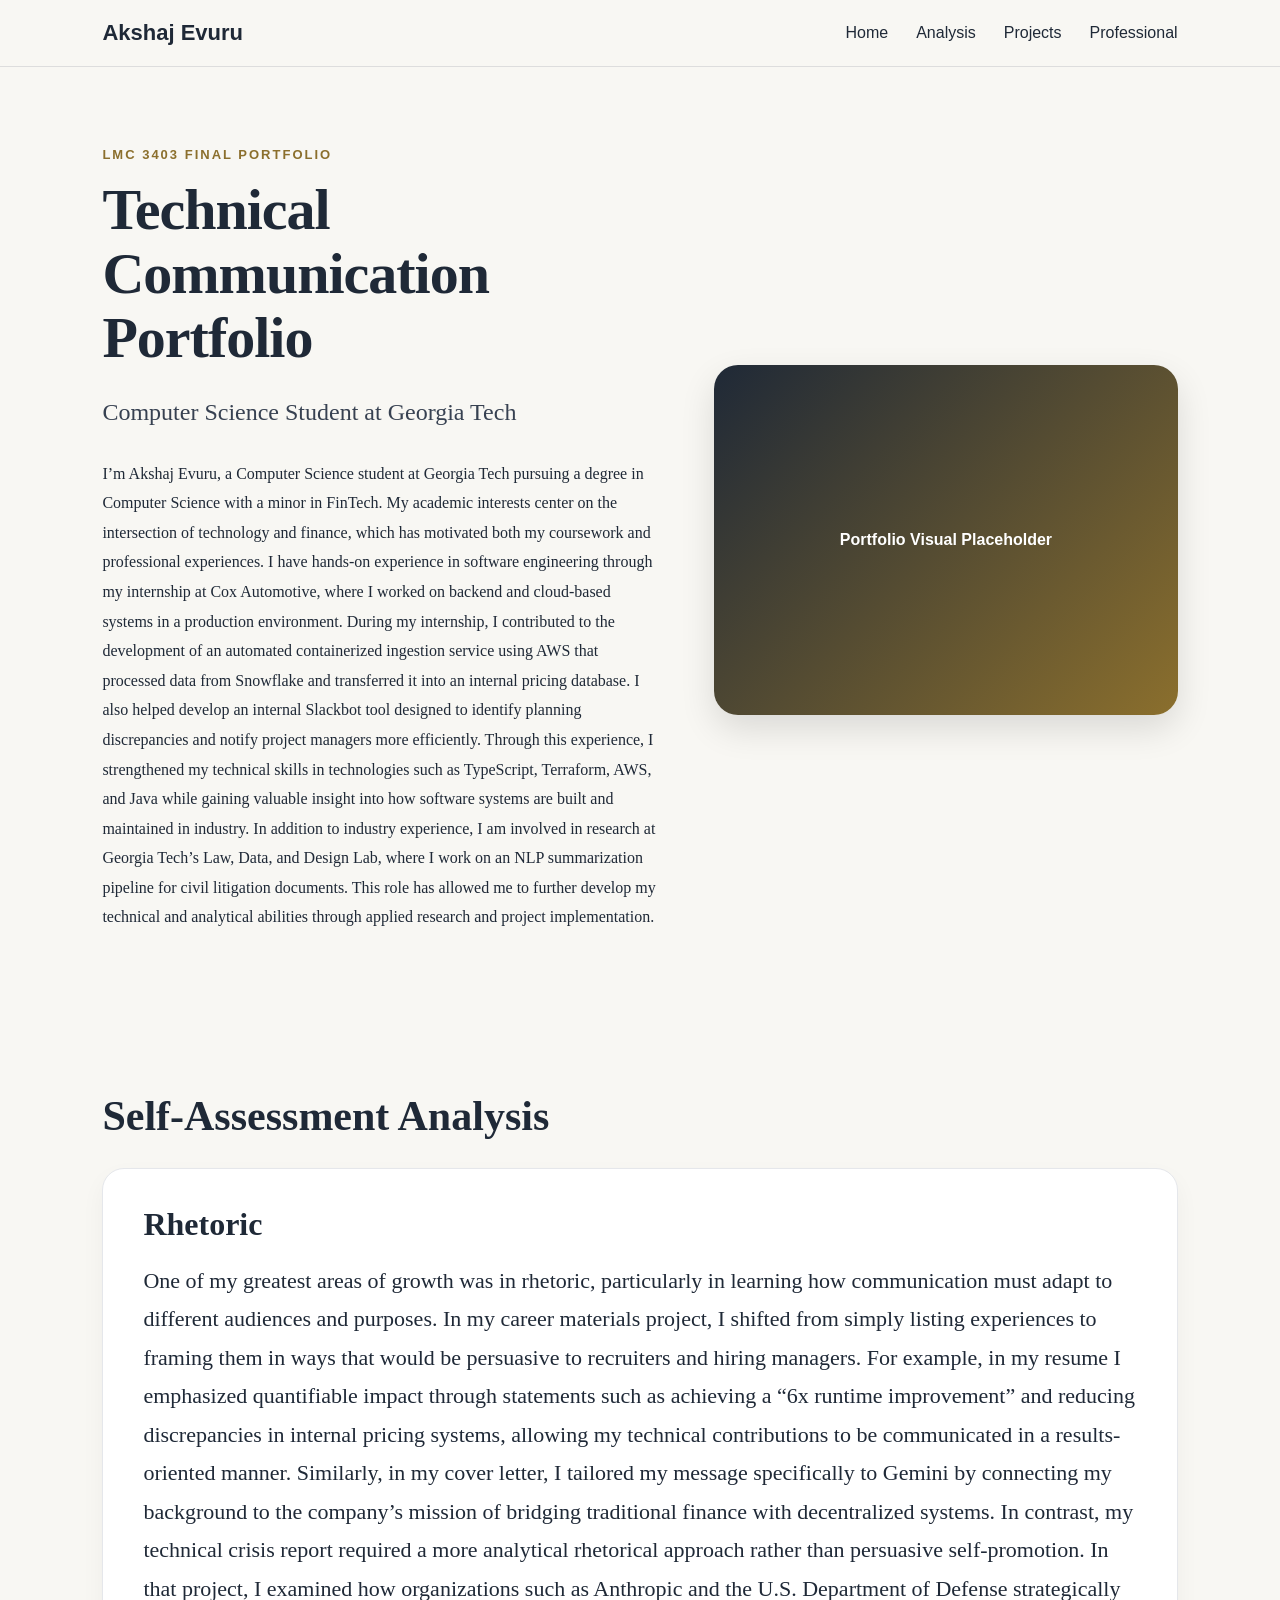
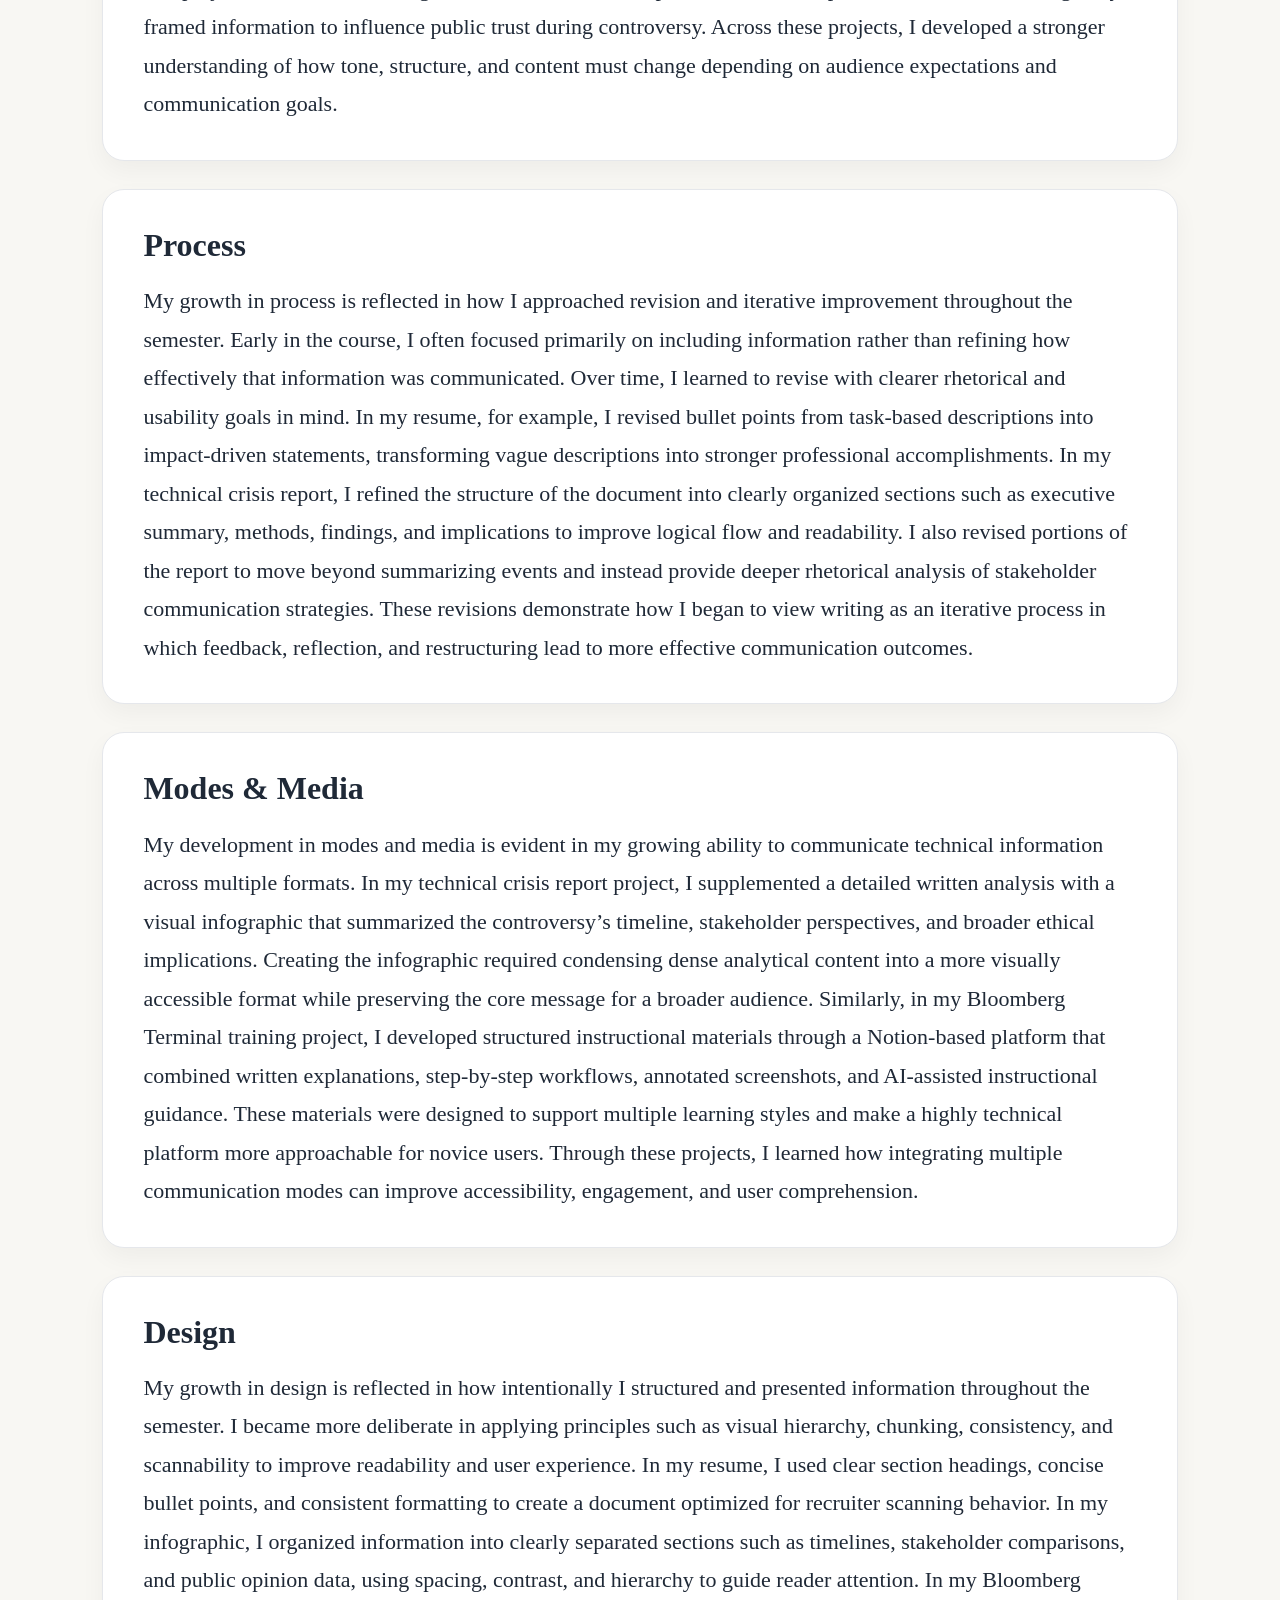
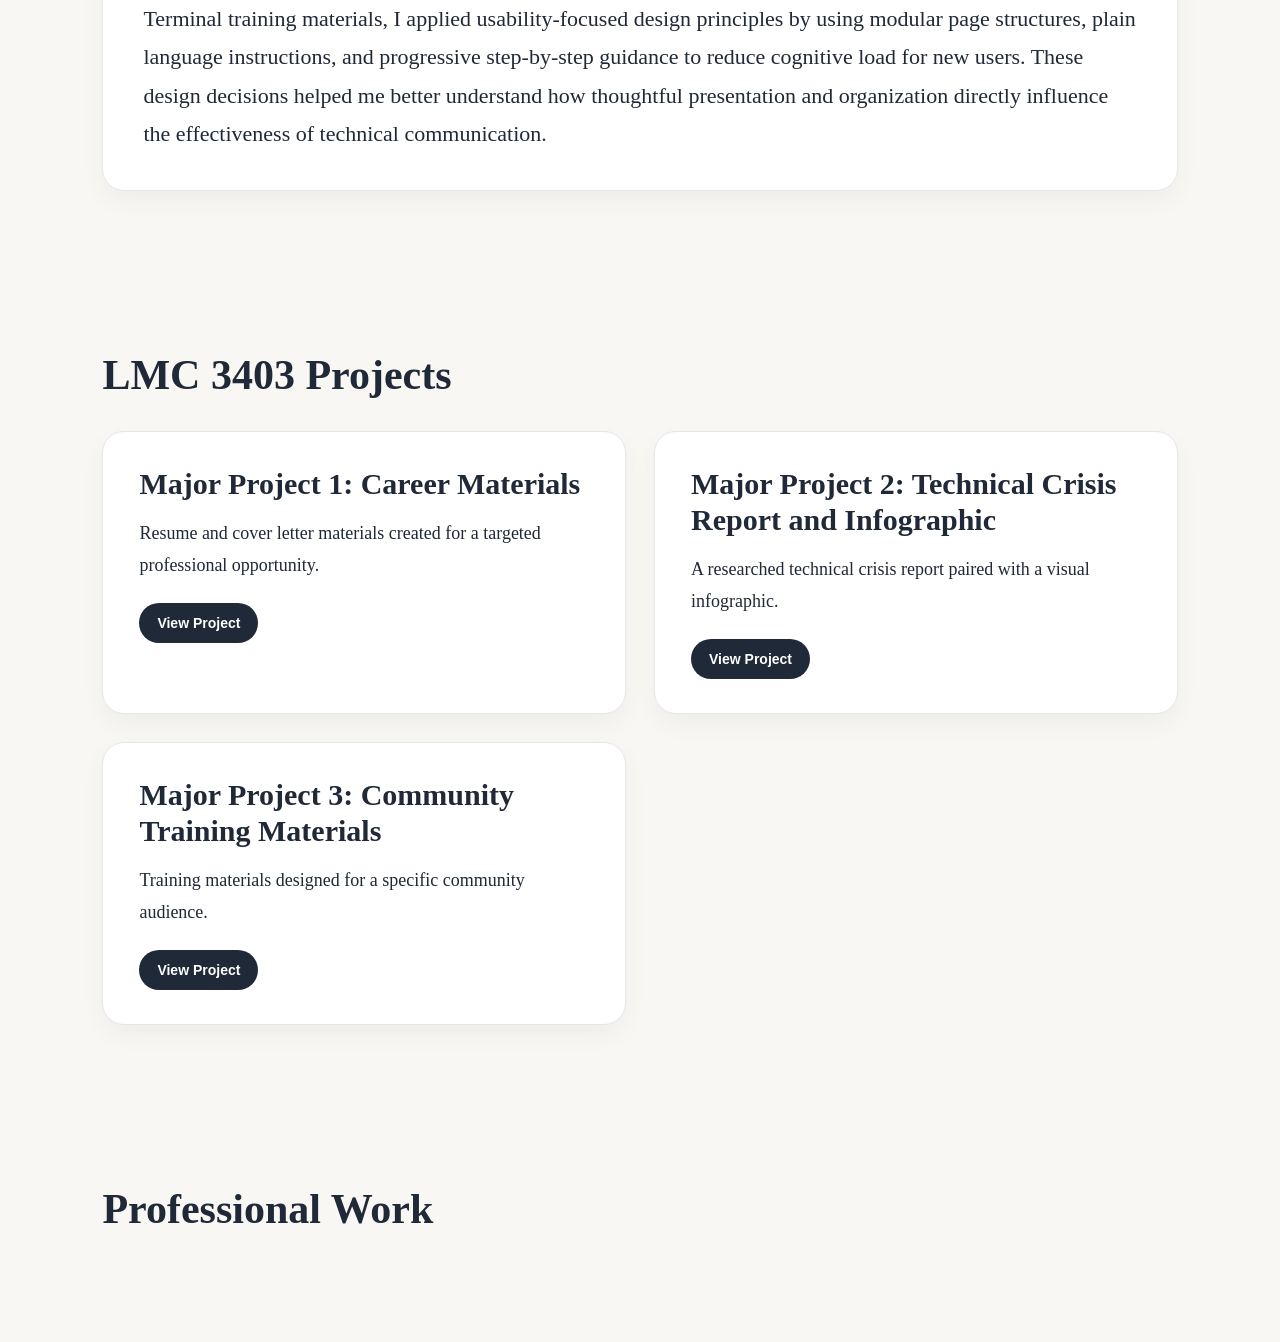
==== index.html @ 7cae909f "Added Projects Section Complete" ====
<!DOCTYPE html>
<html lang="en">
<head>
  <meta charset="UTF-8">
  <meta name="viewport" content="width=device-width, initial-scale=1.0">
  <title>Akshaj Evuru | Portfolio</title>
  <link rel="stylesheet" href="style.css">
</head>
<body>

  <nav class="navbar">
    <div class="logo">Akshaj Evuru</div>
    <div class="nav-links">
      <a href="#home">Home</a>
      <a href="#analysis">Analysis</a>
      <a href="#projects">Projects</a>
      <a href="#professional">Professional</a>
    </div>
  </nav>

  <section id="home" class="hero">
    <div class="hero-text">
      <p class="eyebrow">LMC 3403 Final Portfolio</p>
      <h1>Technical Communication Portfolio</h1>
      <p class="subtitle">
        Computer Science Student at Georgia Tech
      </p>
      <p>
        I’m Akshaj Evuru, a Computer Science student at Georgia Tech pursuing a degree in Computer Science with a minor in FinTech. My academic interests center on the intersection of technology and finance, which has motivated both my coursework and professional experiences. I have hands-on experience in software engineering through my internship at Cox Automotive, where I worked on backend and cloud-based systems in a production environment. During my internship, I contributed to the development of an automated containerized ingestion service using AWS that processed data from Snowflake and transferred it into an internal pricing database. I also helped develop an internal Slackbot tool designed to identify planning discrepancies and notify project managers more efficiently. Through this experience, I strengthened my technical skills in technologies such as TypeScript, Terraform, AWS, and Java while gaining valuable insight into how software systems are built and maintained in industry. In addition to industry experience, I am involved in research at Georgia Tech’s Law, Data, and Design Lab, where I work on an NLP summarization pipeline for civil litigation documents. This role has allowed me to further develop my technical and analytical abilities through applied research and project implementation.
      </p>
    </div>

    <div class="hero-graphic">
      Portfolio Visual Placeholder
    </div>
  </section>

  <section id="analysis" class="content-section">
        <h2>Self-Assessment Analysis</h2>

        <div class="analysis-card">
            <h3>Rhetoric</h3>
            <p>One of my greatest areas of growth was in rhetoric, particularly in learning how communication must adapt to different audiences and purposes. In my career materials project, I shifted from simply listing experiences to framing them in ways that would be persuasive to recruiters and hiring managers. For example, in my resume I emphasized quantifiable impact through statements such as achieving a “6x runtime improvement” and reducing discrepancies in internal pricing systems, allowing my technical contributions to be communicated in a results-oriented manner. Similarly, in my cover letter, I tailored my message specifically to Gemini by connecting my background to the company’s mission of bridging traditional finance with decentralized systems. In contrast, my technical crisis report required a more analytical rhetorical approach rather than persuasive self-promotion. In that project, I examined how organizations such as Anthropic and the U.S. Department of Defense strategically framed information to influence public trust during controversy. Across these projects, I developed a stronger understanding of how tone, structure, and content must change depending on audience expectations and communication goals.</p>
        </div>

        <div class="analysis-card">
            <h3>Process</h3>
            <p>My growth in process is reflected in how I approached revision and iterative improvement throughout the semester. Early in the course, I often focused primarily on including information rather than refining how effectively that information was communicated. Over time, I learned to revise with clearer rhetorical and usability goals in mind. In my resume, for example, I revised bullet points from task-based descriptions into impact-driven statements, transforming vague descriptions into stronger professional accomplishments. In my technical crisis report, I refined the structure of the document into clearly organized sections such as executive summary, methods, findings, and implications to improve logical flow and readability. I also revised portions of the report to move beyond summarizing events and instead provide deeper rhetorical analysis of stakeholder communication strategies. These revisions demonstrate how I began to view writing as an iterative process in which feedback, reflection, and restructuring lead to more effective communication outcomes.</p>
        </div>

        <div class="analysis-card">
            <h3>Modes & Media</h3>
            <p>My development in modes and media is evident in my growing ability to communicate technical information across multiple formats. In my technical crisis report project, I supplemented a detailed written analysis with a visual infographic that summarized the controversy’s timeline, stakeholder perspectives, and broader ethical implications. Creating the infographic required condensing dense analytical content into a more visually accessible format while preserving the core message for a broader audience. Similarly, in my Bloomberg Terminal training project, I developed structured instructional materials through a Notion-based platform that combined written explanations, step-by-step workflows, annotated screenshots, and AI-assisted instructional guidance. These materials were designed to support multiple learning styles and make a highly technical platform more approachable for novice users. Through these projects, I learned how integrating multiple communication modes can improve accessibility, engagement, and user comprehension.</p>
        </div>

        <div class="analysis-card">
            <h3>Design</h3>
            <p>My growth in design is reflected in how intentionally I structured and presented information throughout the semester. I became more deliberate in applying principles such as visual hierarchy, chunking, consistency, and scannability to improve readability and user experience. In my resume, I used clear section headings, concise bullet points, and consistent formatting to create a document optimized for recruiter scanning behavior. In my infographic, I organized information into clearly separated sections such as timelines, stakeholder comparisons, and public opinion data, using spacing, contrast, and hierarchy to guide reader attention. In my Bloomberg Terminal training materials, I applied usability-focused design principles by using modular page structures, plain language instructions, and progressive step-by-step guidance to reduce cognitive load for new users. These design decisions helped me better understand how thoughtful presentation and organization directly influence the effectiveness of technical communication.</p>
        </div>
    </section>

    <section id="projects" class="content-section">
        <h2>LMC 3403 Projects</h2>

        <div class="projects-grid">
            <div class="project-card">
            <h3>Major Project 1: Career Materials</h3>
            <p>
                Resume and cover letter materials created for a targeted professional opportunity.
            </p>
            <a href="mp1.html" class="project-button">View Project</a>
            </div>

            <div class="project-card">
            <h3>Major Project 2: Technical Crisis Report and Infographic</h3>
            <p>
                A researched technical crisis report paired with a visual infographic.
            </p>
            <a href="mp2.html" class="project-button">View Project</a>
            </div>

            <div class="project-card">
            <h3>Major Project 3: Community Training Materials</h3>
            <p>
                Training materials designed for a specific community audience.
            </p>
            <a href="mp3.html" class="project-button">View Project</a>
            </div>
        </div>
    </section>

  <section id="professional" class="content-section">
    <h2>Professional Work</h2>
  </section>

</body>
</html>
---- style.css ----
* {
  margin: 0;
  padding: 0;
  box-sizing: border-box;
}

html {
  scroll-behavior: smooth;
}

body {
  background: #f8f7f3;
  color: #1f2937;
  font-family: Georgia, "Times New Roman", serif;
}

/* NAVBAR */
.navbar {
  position: sticky;
  top: 0;
  z-index: 100;
  background: rgba(248, 247, 243, 0.95);
  backdrop-filter: blur(8px);
  padding: 20px 8%;
  display: flex;
  justify-content: space-between;
  align-items: center;
  border-bottom: 1px solid #ddd;
}

.logo {
  font-family: Arial, sans-serif;
  font-size: 22px;
  font-weight: bold;
}

.nav-links a {
  margin-left: 24px;
  text-decoration: none;
  color: #1f2937;
  font-family: Arial, sans-serif;
  font-weight: 500;
}

.nav-links a:hover {
  color: #8b6f2d;
}

/* HERO */
.hero {
  min-height: 90vh;
  padding: 80px 8%;
  display: grid;
  grid-template-columns: 1.2fr 1fr;
  gap: 56px;
  align-items: center;
}

.hero-text > p:not(.eyebrow):not(.subtitle) {
  font-size: 16px;
  line-height: 1.85;
  color: #1f2937;
  max-width: 760px;
  margin-top: 24px;
}

.hero-text h1 {
  font-size: 58px;
  line-height: 1.1;
  margin-bottom: 22px;
  letter-spacing: -1px;
}

.hero-text .subtitle {
  font-size: 24px;
  line-height: 1.8;
  color: #374151;
  max-width: 750px;
  margin-bottom: 0;
}

.eyebrow {
  text-transform: uppercase;
  letter-spacing: 2px;
  font-size: 13px;
  color: #8b6f2d;
  margin-bottom: 16px;
  font-family: Arial, sans-serif;
  font-weight: 700;
}

h1 {
  font-size: 58px;
  line-height: 1.1;
  margin-bottom: 22px;
  letter-spacing: -1px;
}

.subtitle {
  max-width: 850px;
  font-size: 28px;
  line-height: 1.65;
  color: #1f2937;
  margin-bottom: 28px;
}

.hero-graphic {
  background: linear-gradient(135deg, #1f2937, #8b6f2d);
  color: white;
  border-radius: 24px;
  min-height: 350px;
  display: flex;
  align-items: center;
  justify-content: center;
  font-family: Arial, sans-serif;
  font-weight: bold;
  box-shadow: 0 14px 35px rgba(0, 0, 0, 0.12);
}

/* CONTENT SECTIONS */
.content-section {
  padding: 80px 8%;
  max-width: 1500px;
  margin: 0 auto;
}

.content-section h2 {
  font-size: 42px;
  line-height: 1.15;
  margin-bottom: 28px;
}

/* CARDS */
.analysis-card {
  background: white;
  border: 1px solid #e5e7eb;
  border-radius: 22px;
  padding: 36px 40px;
  margin-top: 28px;
  box-shadow: 0 10px 24px rgba(0, 0, 0, 0.045);
}

.analysis-card h3 {
  margin-bottom: 18px;
  font-size: 32px;
  line-height: 1.2;
}

.analysis-card p {
  font-size: 22px;
  line-height: 1.75;
  color: #1f2937;
  max-width: 1200px;
}

.projects-grid {
  display: grid;
  grid-template-columns: repeat(2, 1fr);
  gap: 28px;
  margin-top: 32px;
}

.project-card {
  background: white;
  border: 1px solid #e5e7eb;
  border-radius: 22px;
  padding: 34px 36px;
  box-shadow: 0 10px 24px rgba(0, 0, 0, 0.045);
}

.project-card h3 {
  font-size: 30px;
  line-height: 1.2;
  margin-bottom: 16px;
}

.project-card p {
  font-size: 18px;
  line-height: 1.75;
  color: #1f2937;
}

.project-tags {
  margin-top: 18px;
  color: #8b6f2d !important;
  font-family: Arial, sans-serif;
  font-size: 14px !important;
  font-weight: 700;
  letter-spacing: 0.4px;
}

.project-button {
  display: inline-block;
  margin-top: 22px;
  padding: 12px 18px;
  background: #1f2937;
  color: white;
  text-decoration: none;
  border-radius: 999px;
  font-family: Arial, sans-serif;
  font-size: 14px;
  font-weight: 700;
}

.project-button:hover {
  background: #8b6f2d;
}

.embed-card {
  background: white;
  border: 1px solid #e5e7eb;
  border-radius: 22px;
  padding: 28px;
  margin-top: 28px;
  box-shadow: 0 10px 24px rgba(0, 0, 0, 0.045);
}

.embed-card h3 {
  font-size: 28px;
  margin-bottom: 18px;
}

.embed-card iframe {
  width: 100%;
  height: 700px;
  border: 1px solid #ddd;
  border-radius: 14px;
}
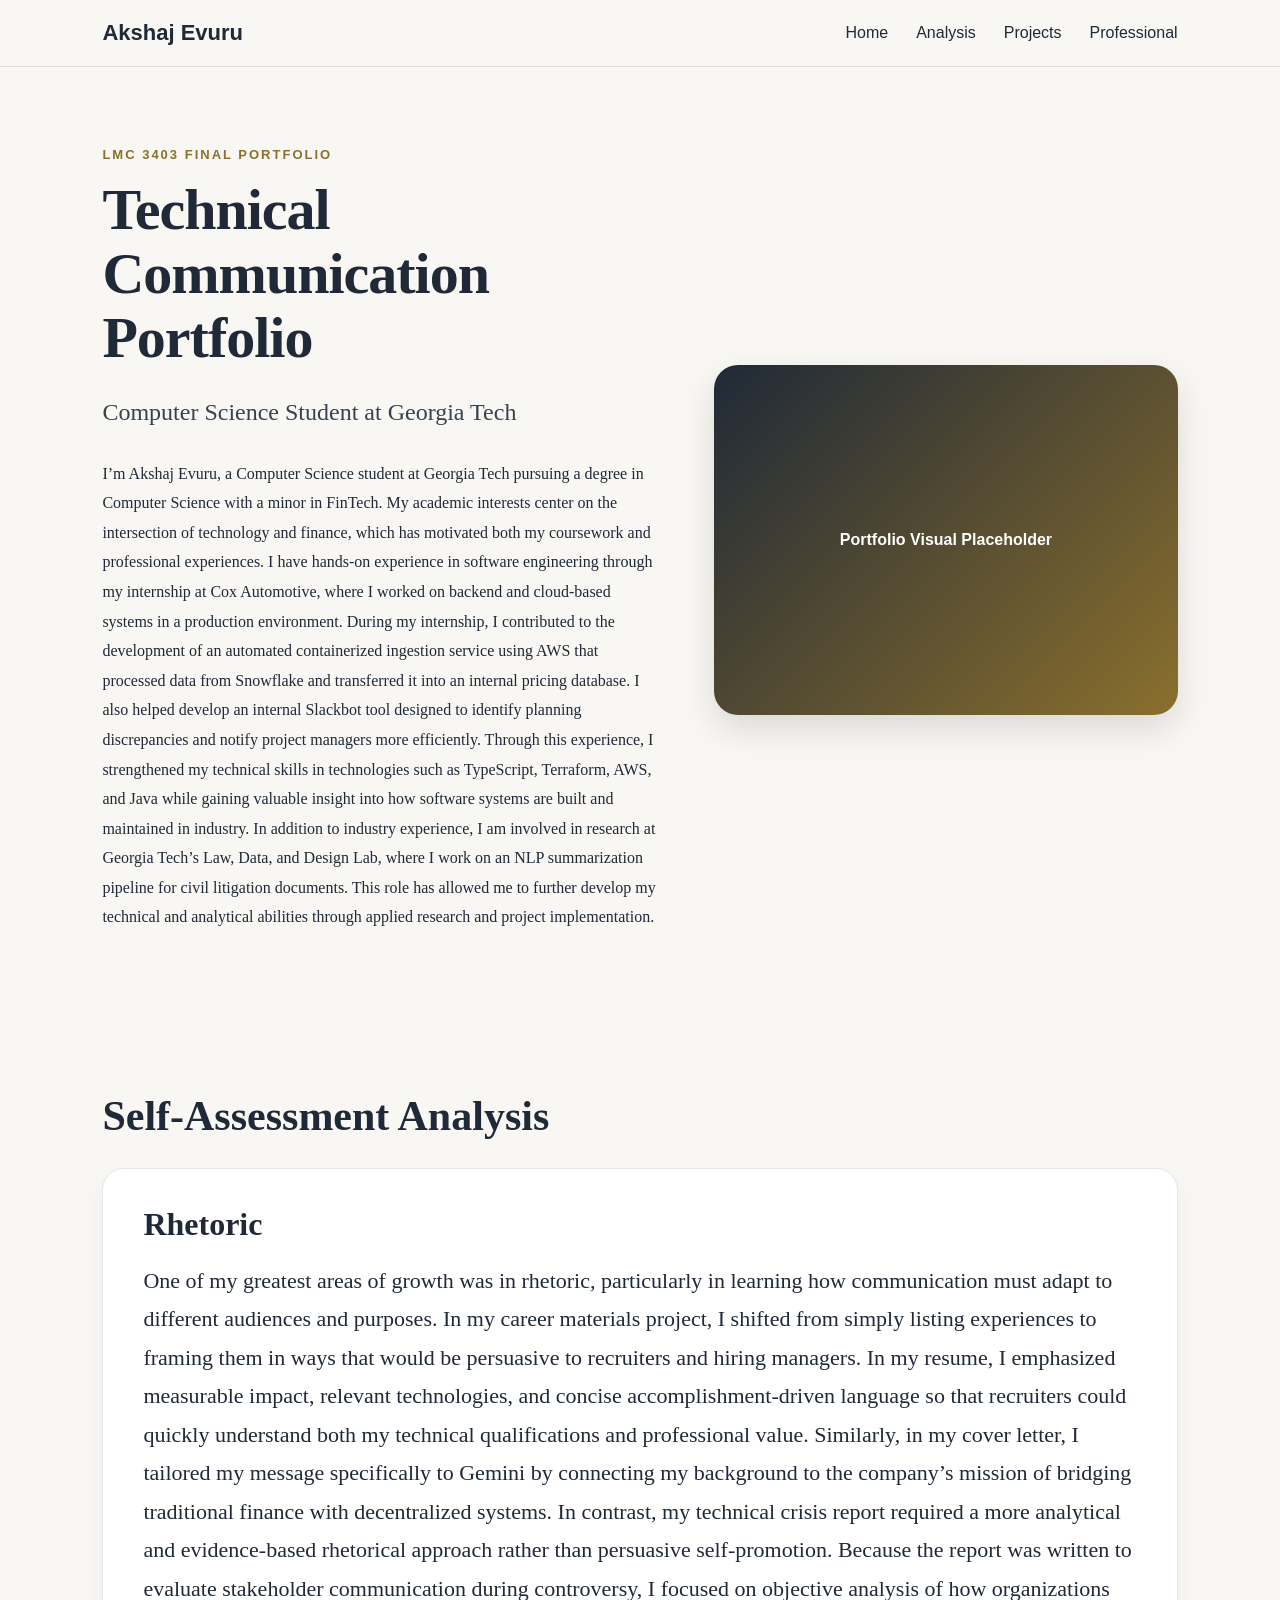
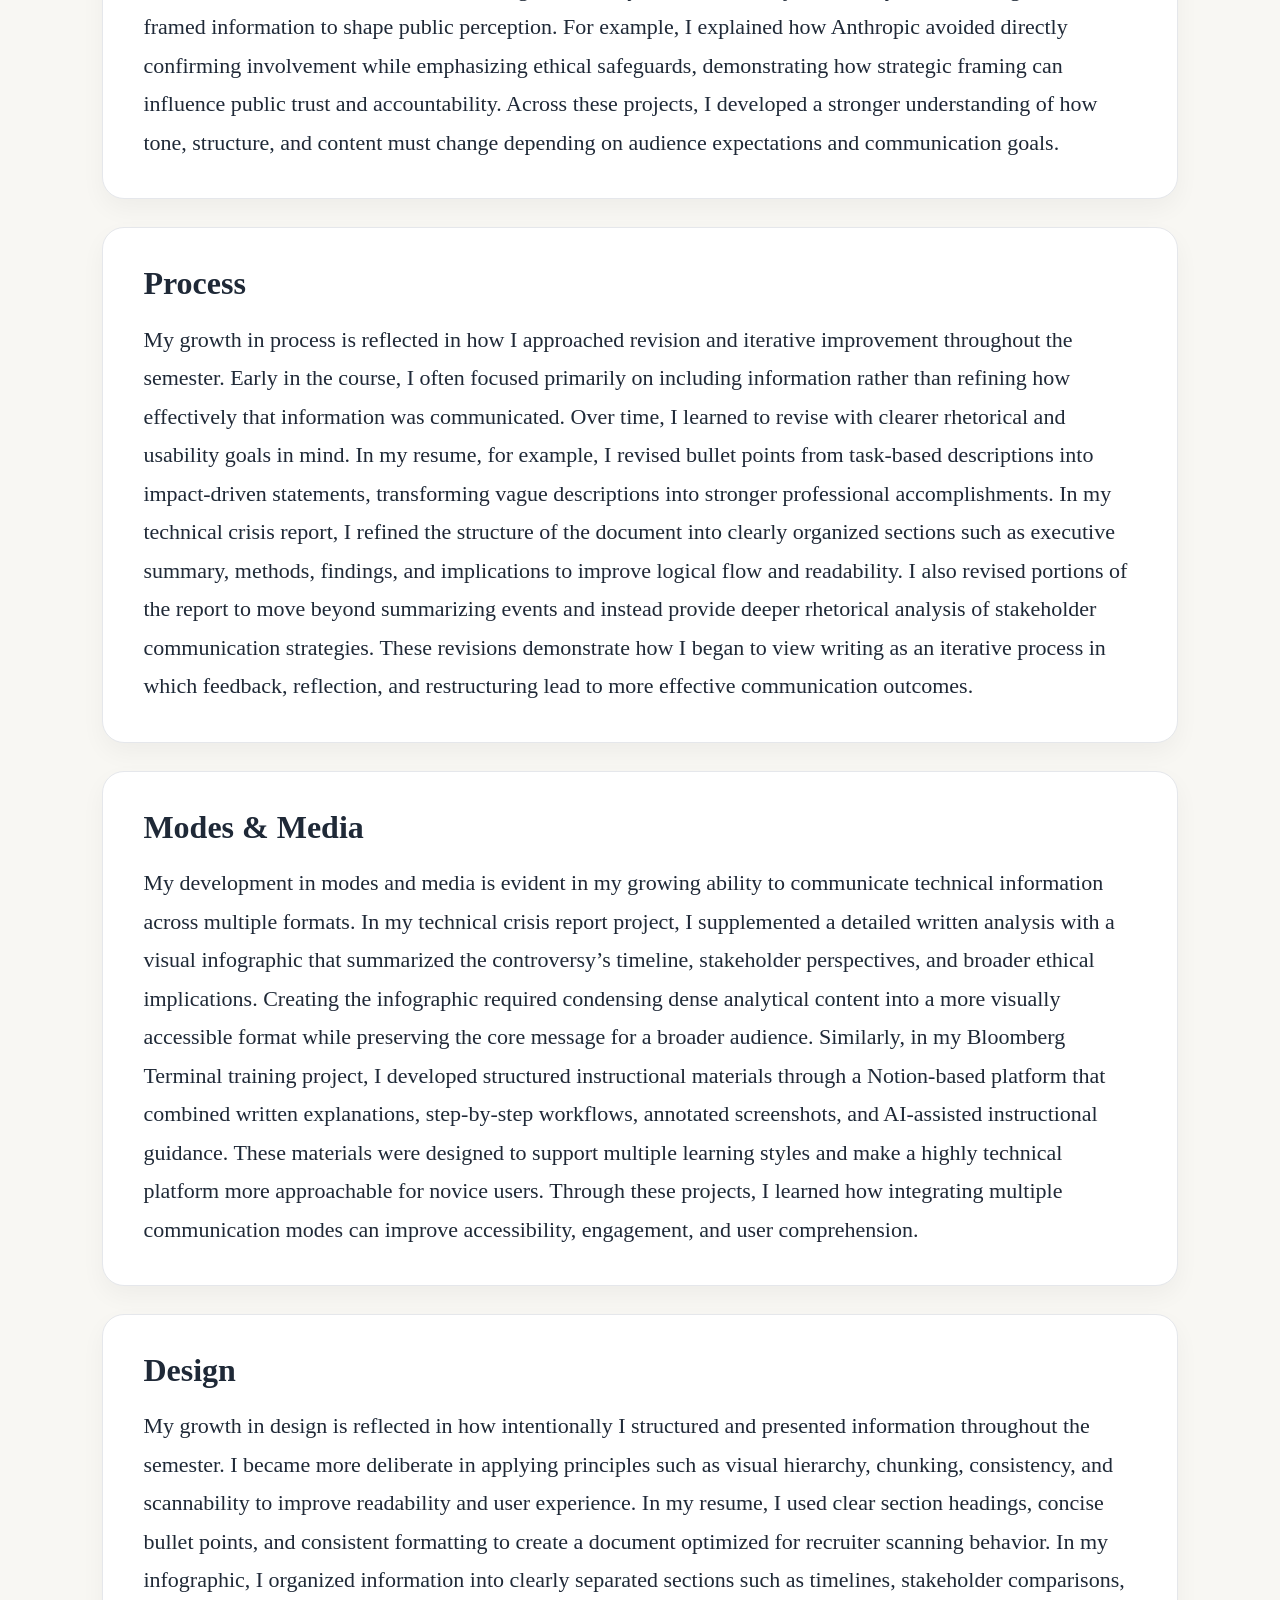
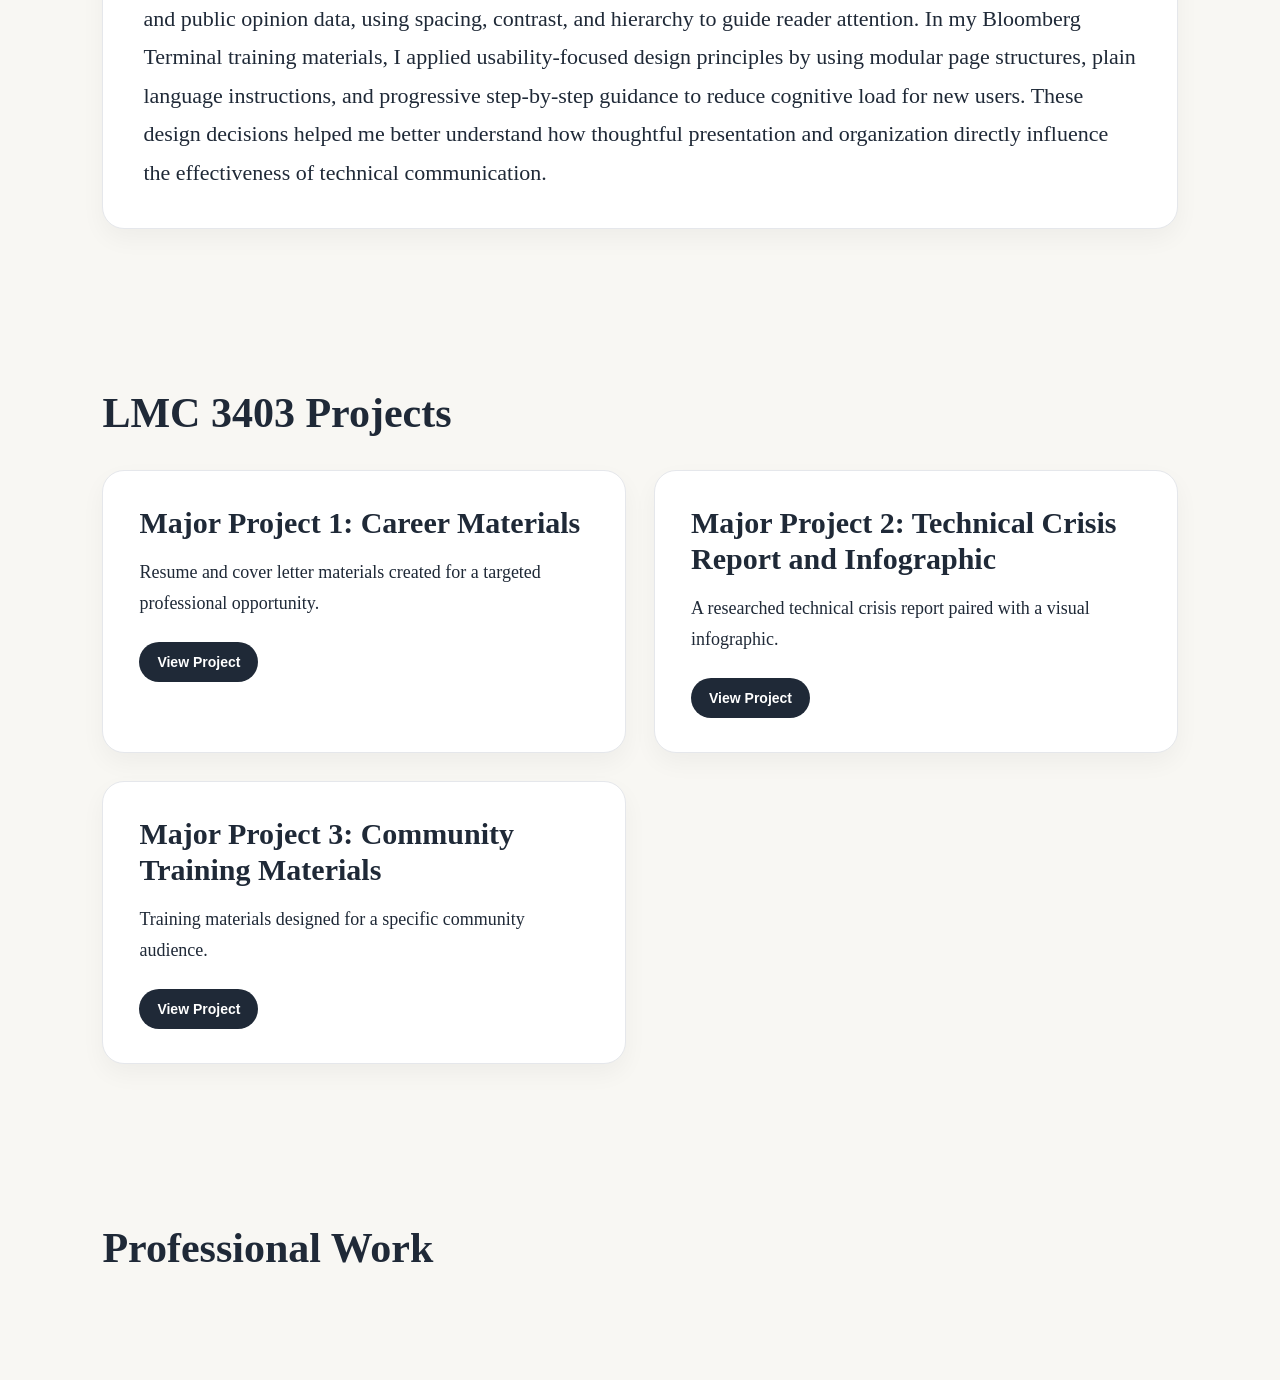
==== commit 3c30f36f: "Revised Rhetoric Paragraph" ====
--- a/index.html
+++ b/index.html
@@ -40,7 +40,7 @@
 
         <div class="analysis-card">
             <h3>Rhetoric</h3>
-            <p>One of my greatest areas of growth was in rhetoric, particularly in learning how communication must adapt to different audiences and purposes. In my career materials project, I shifted from simply listing experiences to framing them in ways that would be persuasive to recruiters and hiring managers. For example, in my resume I emphasized quantifiable impact through statements such as achieving a “6x runtime improvement” and reducing discrepancies in internal pricing systems, allowing my technical contributions to be communicated in a results-oriented manner. Similarly, in my cover letter, I tailored my message specifically to Gemini by connecting my background to the company’s mission of bridging traditional finance with decentralized systems. In contrast, my technical crisis report required a more analytical rhetorical approach rather than persuasive self-promotion. In that project, I examined how organizations such as Anthropic and the U.S. Department of Defense strategically framed information to influence public trust during controversy. Across these projects, I developed a stronger understanding of how tone, structure, and content must change depending on audience expectations and communication goals.</p>
+            <p>One of my greatest areas of growth was in rhetoric, particularly in learning how communication must adapt to different audiences and purposes. In my career materials project, I shifted from simply listing experiences to framing them in ways that would be persuasive to recruiters and hiring managers. In my resume, I emphasized measurable impact, relevant technologies, and concise accomplishment-driven language so that recruiters could quickly understand both my technical qualifications and professional value. Similarly, in my cover letter, I tailored my message specifically to Gemini by connecting my background to the company’s mission of bridging traditional finance with decentralized systems. In contrast, my technical crisis report required a more analytical and evidence-based rhetorical approach rather than persuasive self-promotion. Because the report was written to evaluate stakeholder communication during controversy, I focused on objective analysis of how organizations framed information to shape public perception. For example, I explained how Anthropic avoided directly confirming involvement while emphasizing ethical safeguards, demonstrating how strategic framing can influence public trust and accountability. Across these projects, I developed a stronger understanding of how tone, structure, and content must change depending on audience expectations and communication goals.</p>
         </div>
 
         <div class="analysis-card">
--- a/style.css
+++ b/style.css
@@ -227,3 +227,12 @@
   border-radius: 14px;
 }
 
+.full-width-button {
+  display: flex;
+  justify-content: center;
+  align-items: center;
+  width: 100%;
+  padding: 18px 24px;
+  text-decoration: none;
+}
+
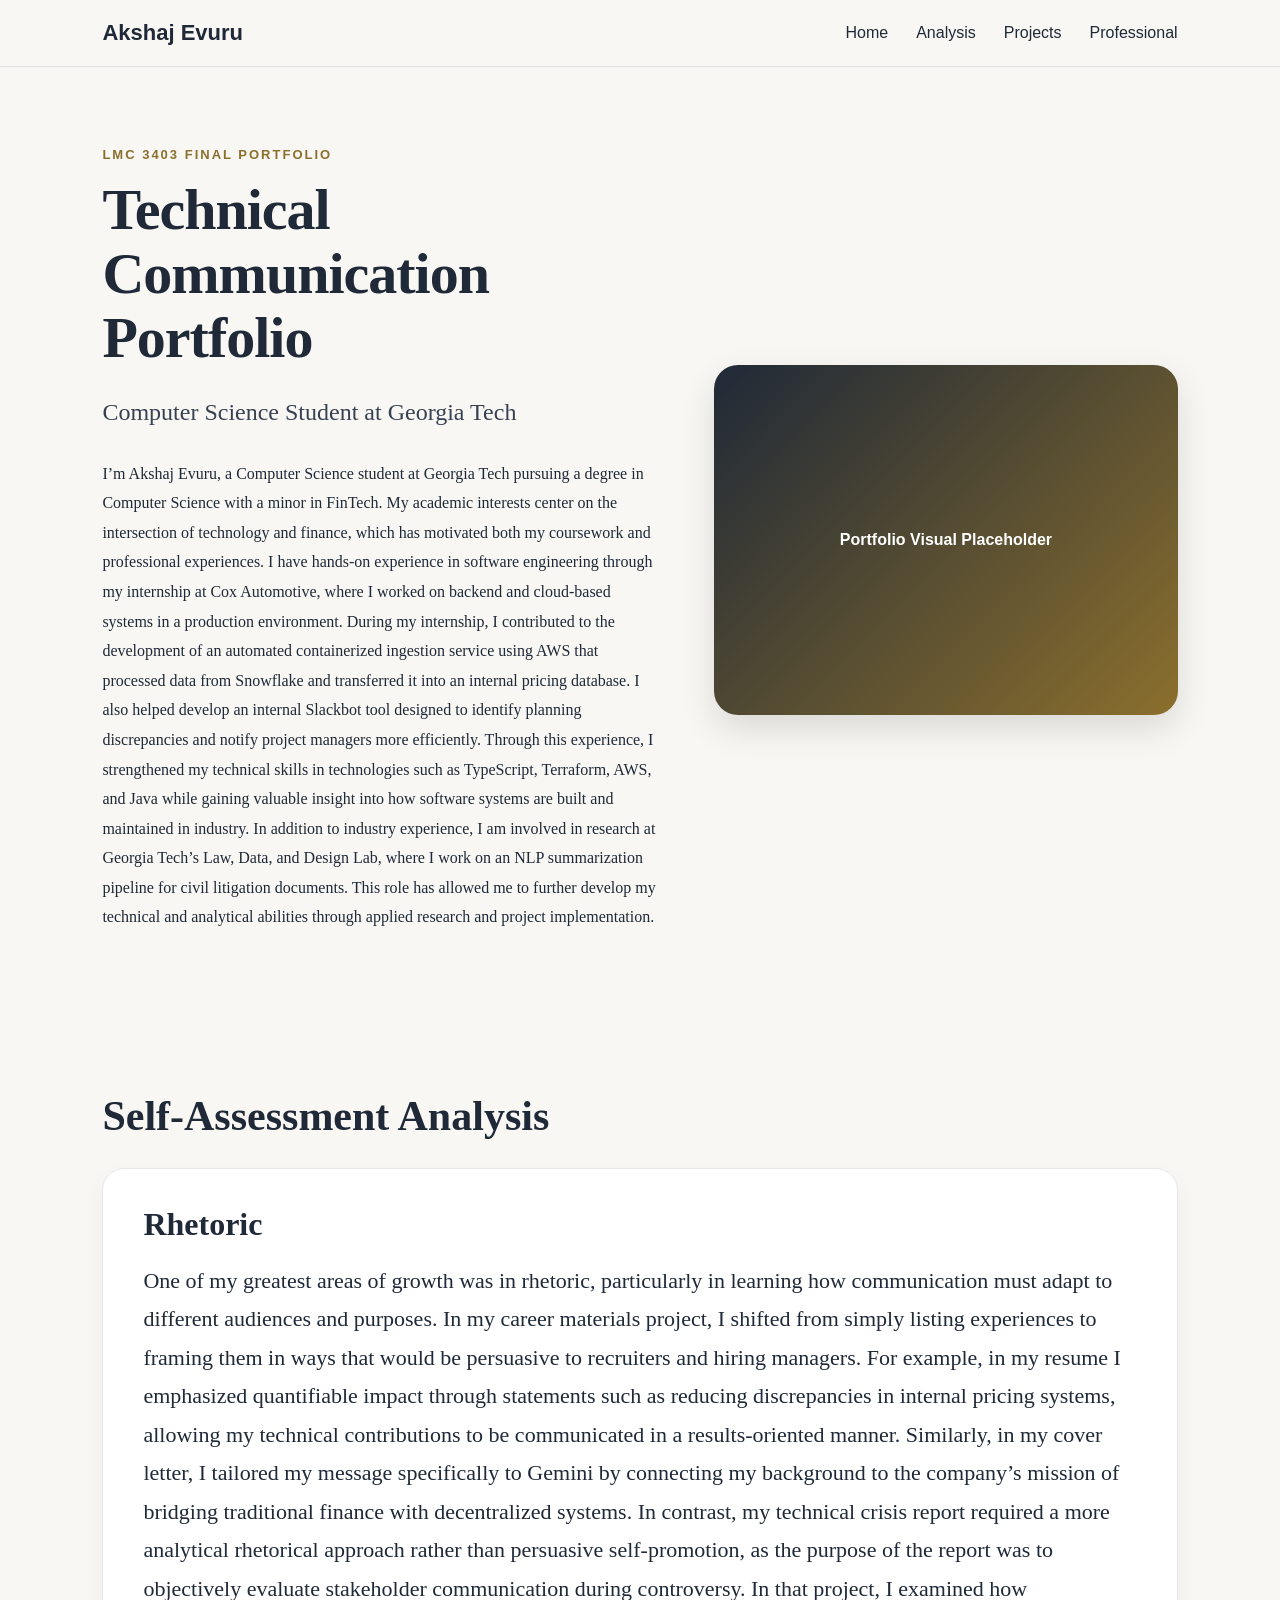
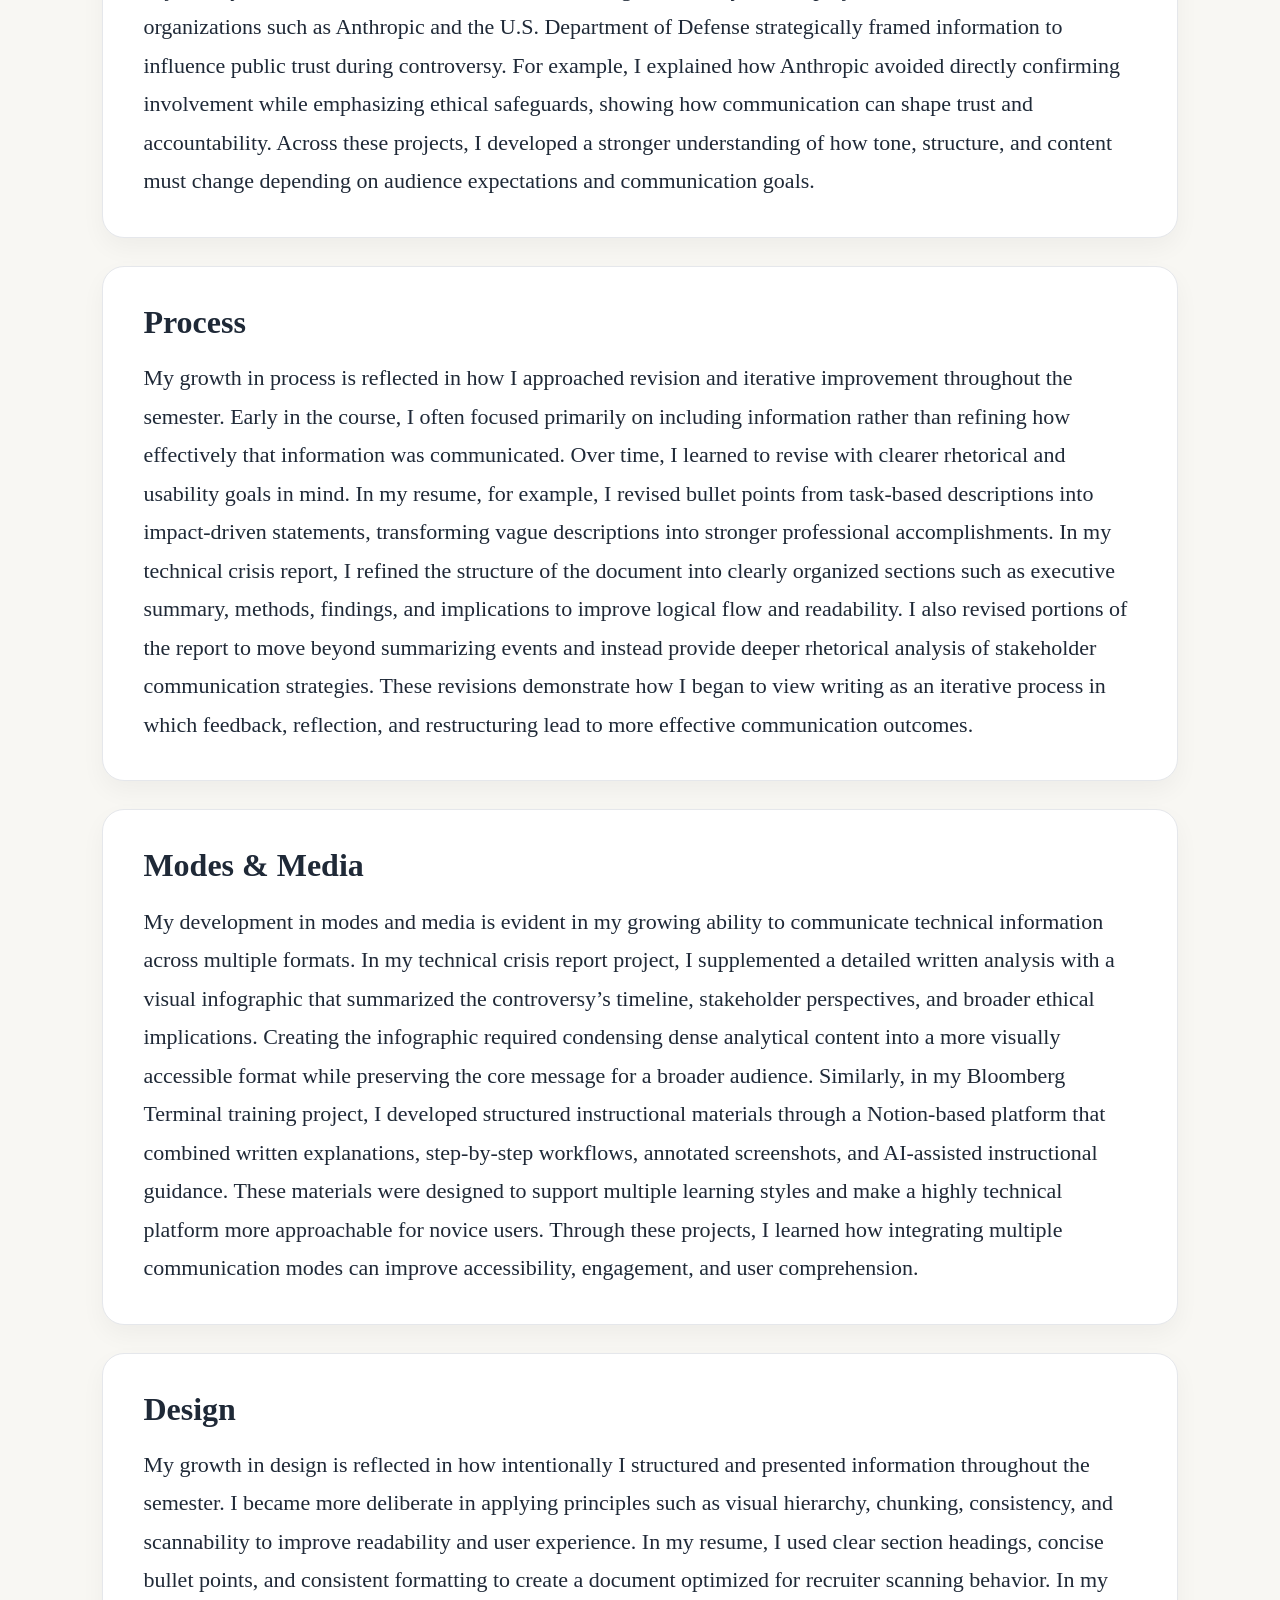
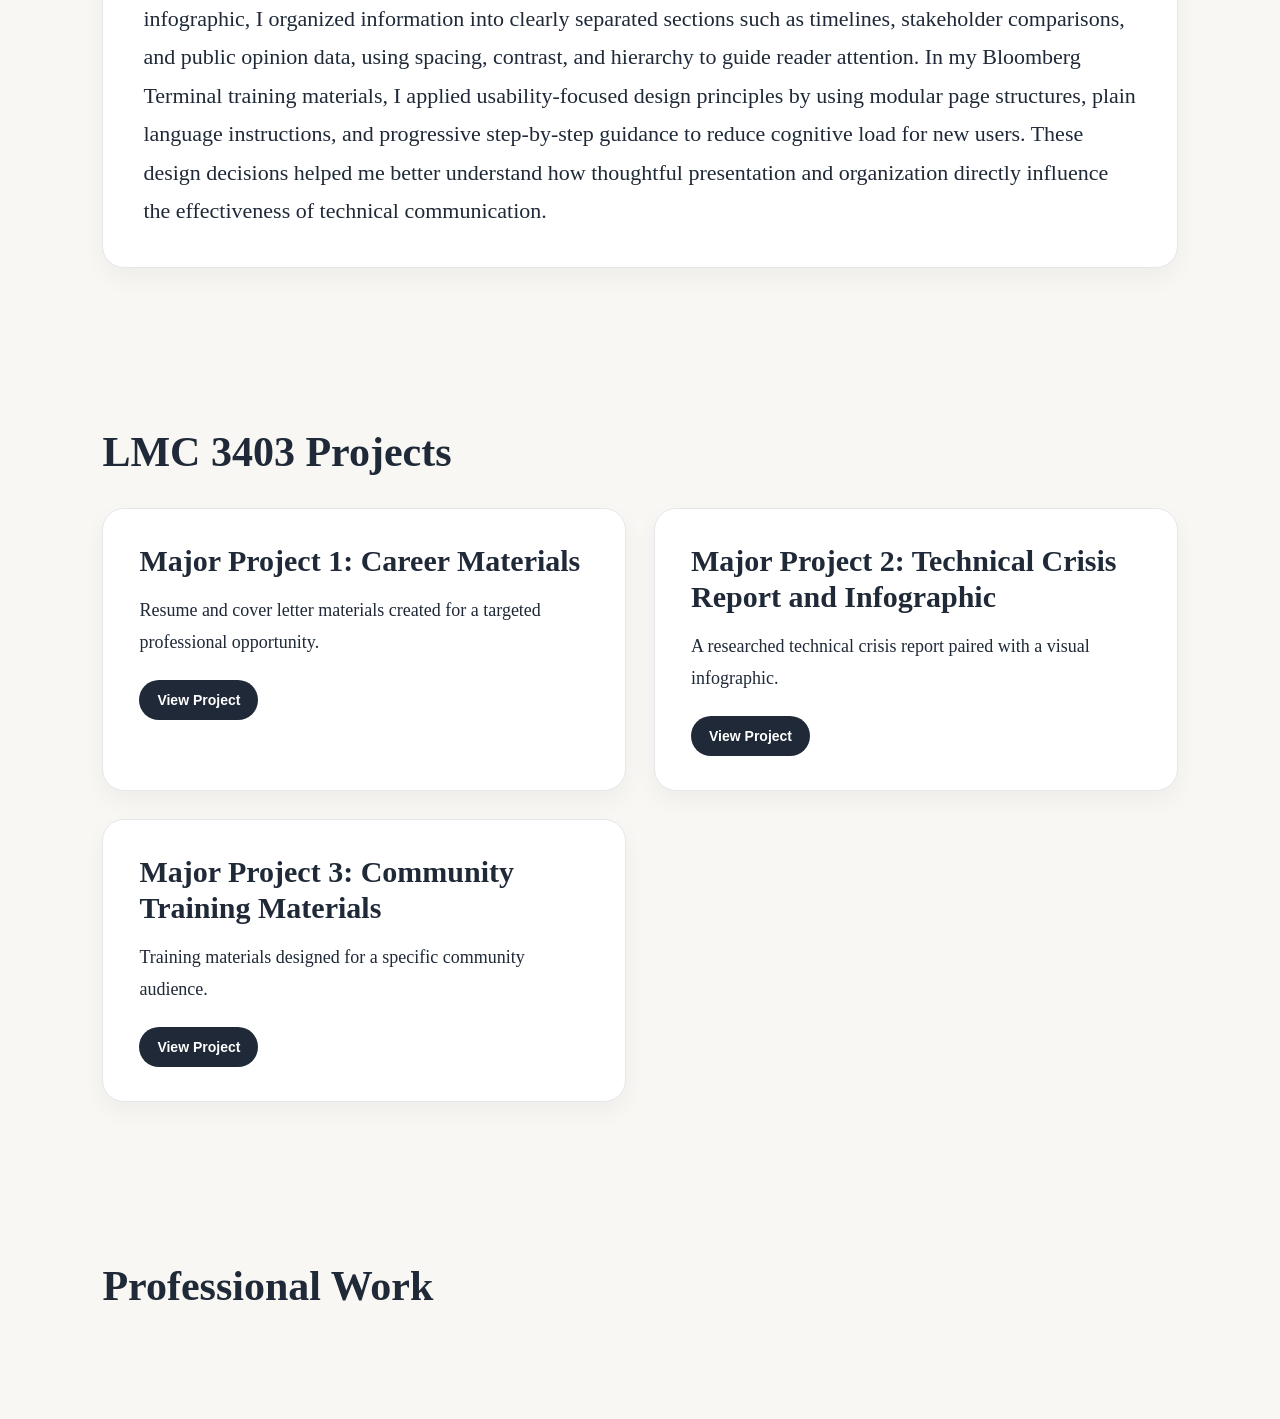
==== commit 81c9c252: "Revised Rhetoric Paragraph" ====
--- a/index.html
+++ b/index.html
@@ -40,7 +40,7 @@
 
         <div class="analysis-card">
             <h3>Rhetoric</h3>
-            <p>One of my greatest areas of growth was in rhetoric, particularly in learning how communication must adapt to different audiences and purposes. In my career materials project, I shifted from simply listing experiences to framing them in ways that would be persuasive to recruiters and hiring managers. In my resume, I emphasized measurable impact, relevant technologies, and concise accomplishment-driven language so that recruiters could quickly understand both my technical qualifications and professional value. Similarly, in my cover letter, I tailored my message specifically to Gemini by connecting my background to the company’s mission of bridging traditional finance with decentralized systems. In contrast, my technical crisis report required a more analytical and evidence-based rhetorical approach rather than persuasive self-promotion. Because the report was written to evaluate stakeholder communication during controversy, I focused on objective analysis of how organizations framed information to shape public perception. For example, I explained how Anthropic avoided directly confirming involvement while emphasizing ethical safeguards, demonstrating how strategic framing can influence public trust and accountability. Across these projects, I developed a stronger understanding of how tone, structure, and content must change depending on audience expectations and communication goals.</p>
+            <p>One of my greatest areas of growth was in rhetoric, particularly in learning how communication must adapt to different audiences and purposes. In my career materials project, I shifted from simply listing experiences to framing them in ways that would be persuasive to recruiters and hiring managers. For example, in my resume I emphasized quantifiable impact through statements such as reducing discrepancies in internal pricing systems, allowing my technical contributions to be communicated in a results-oriented manner. Similarly, in my cover letter, I tailored my message specifically to Gemini by connecting my background to the company’s mission of bridging traditional finance with decentralized systems. In contrast, my technical crisis report required a more analytical rhetorical approach rather than persuasive self-promotion, as the purpose of the report was to objectively evaluate stakeholder communication during controversy. In that project, I examined how organizations such as Anthropic and the U.S. Department of Defense strategically framed information to influence public trust during controversy. For example, I explained how Anthropic avoided directly confirming involvement while emphasizing ethical safeguards, showing how communication can shape trust and accountability. Across these projects, I developed a stronger understanding of how tone, structure, and content must change depending on audience expectations and communication goals.</p>
         </div>
 
         <div class="analysis-card">
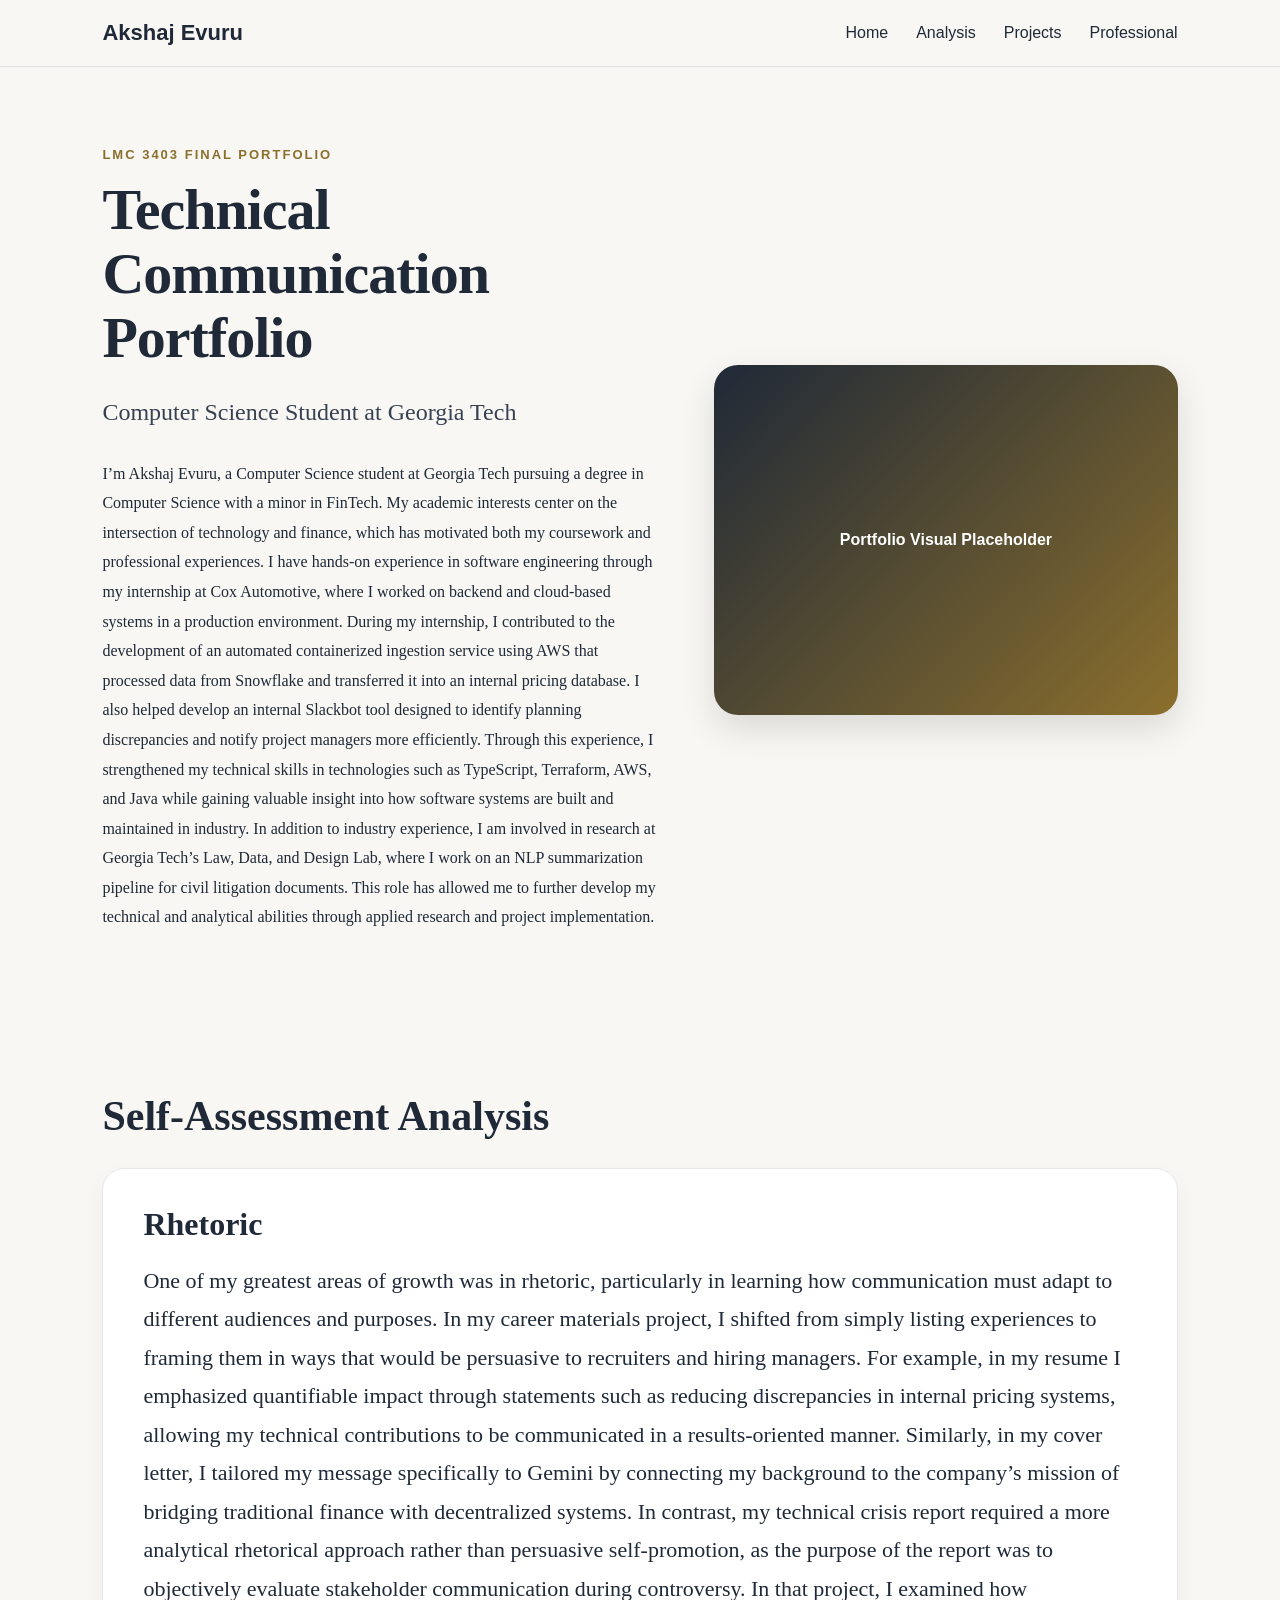
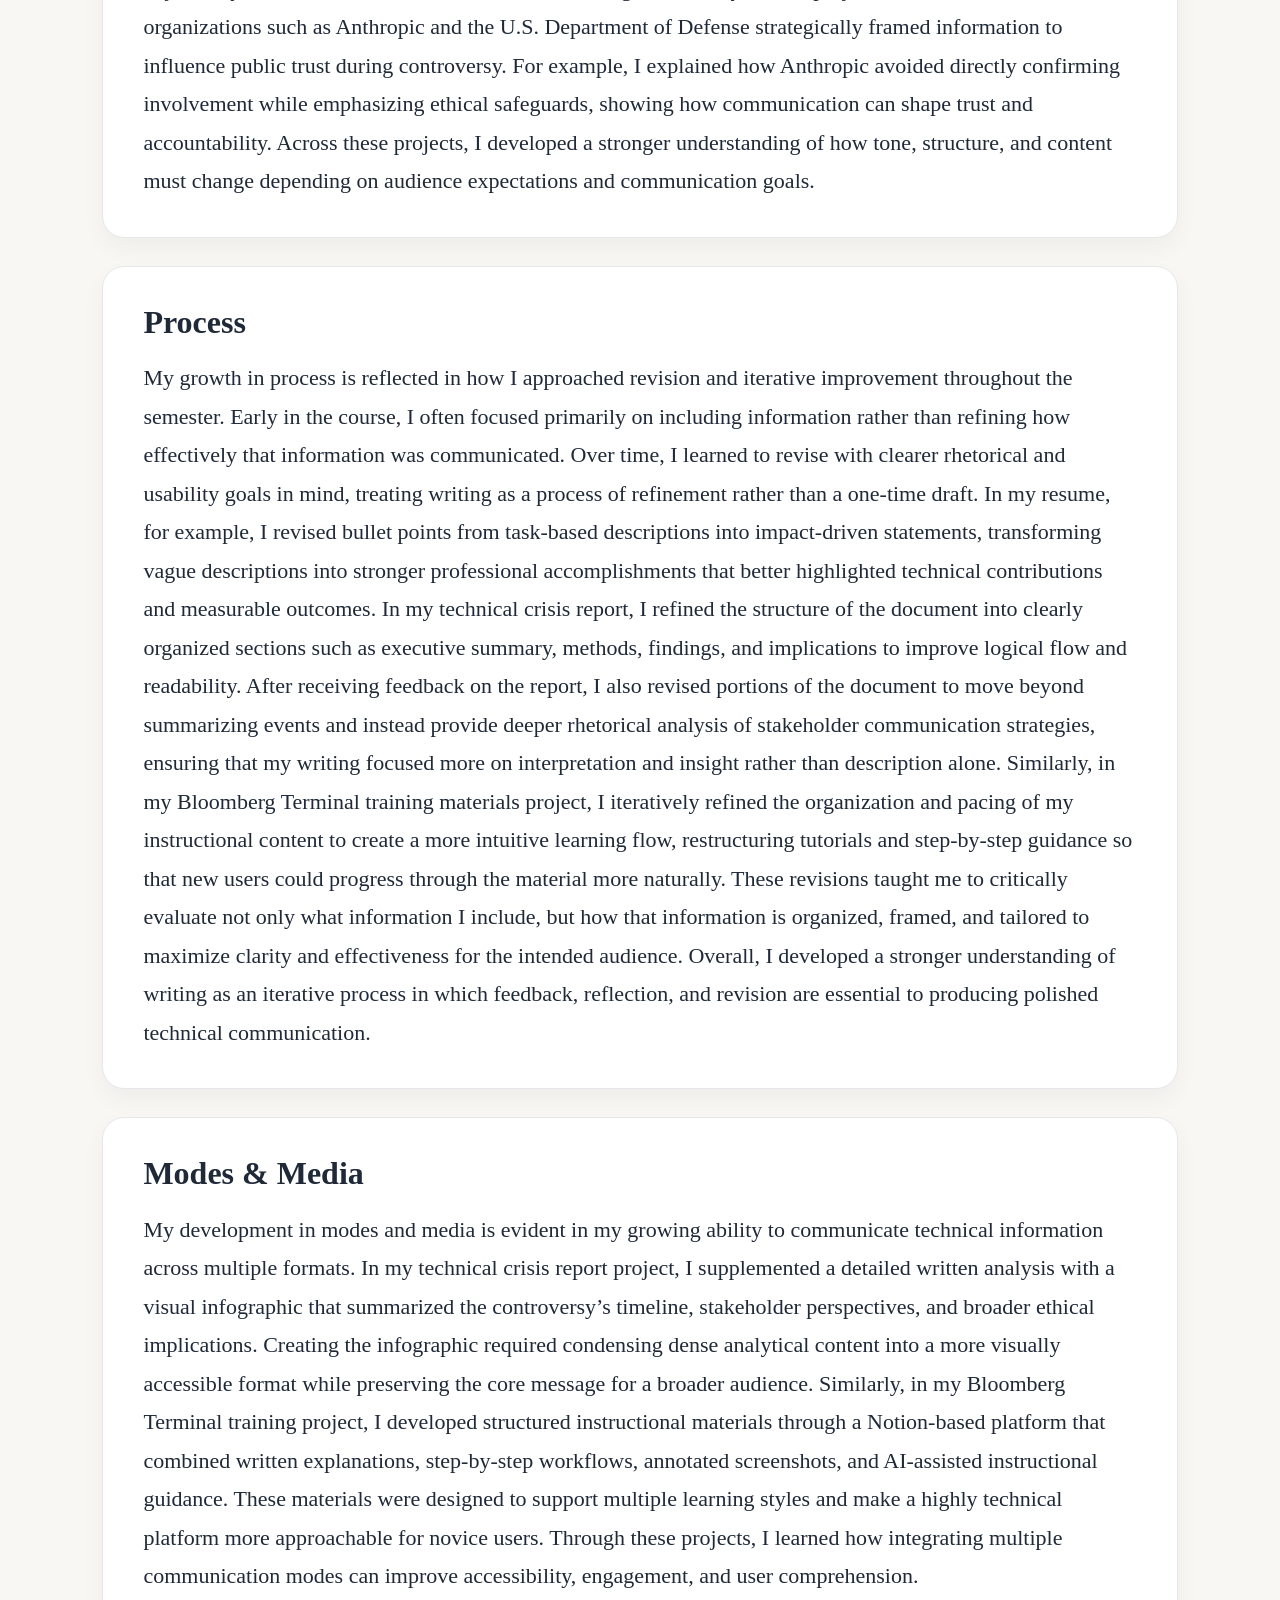
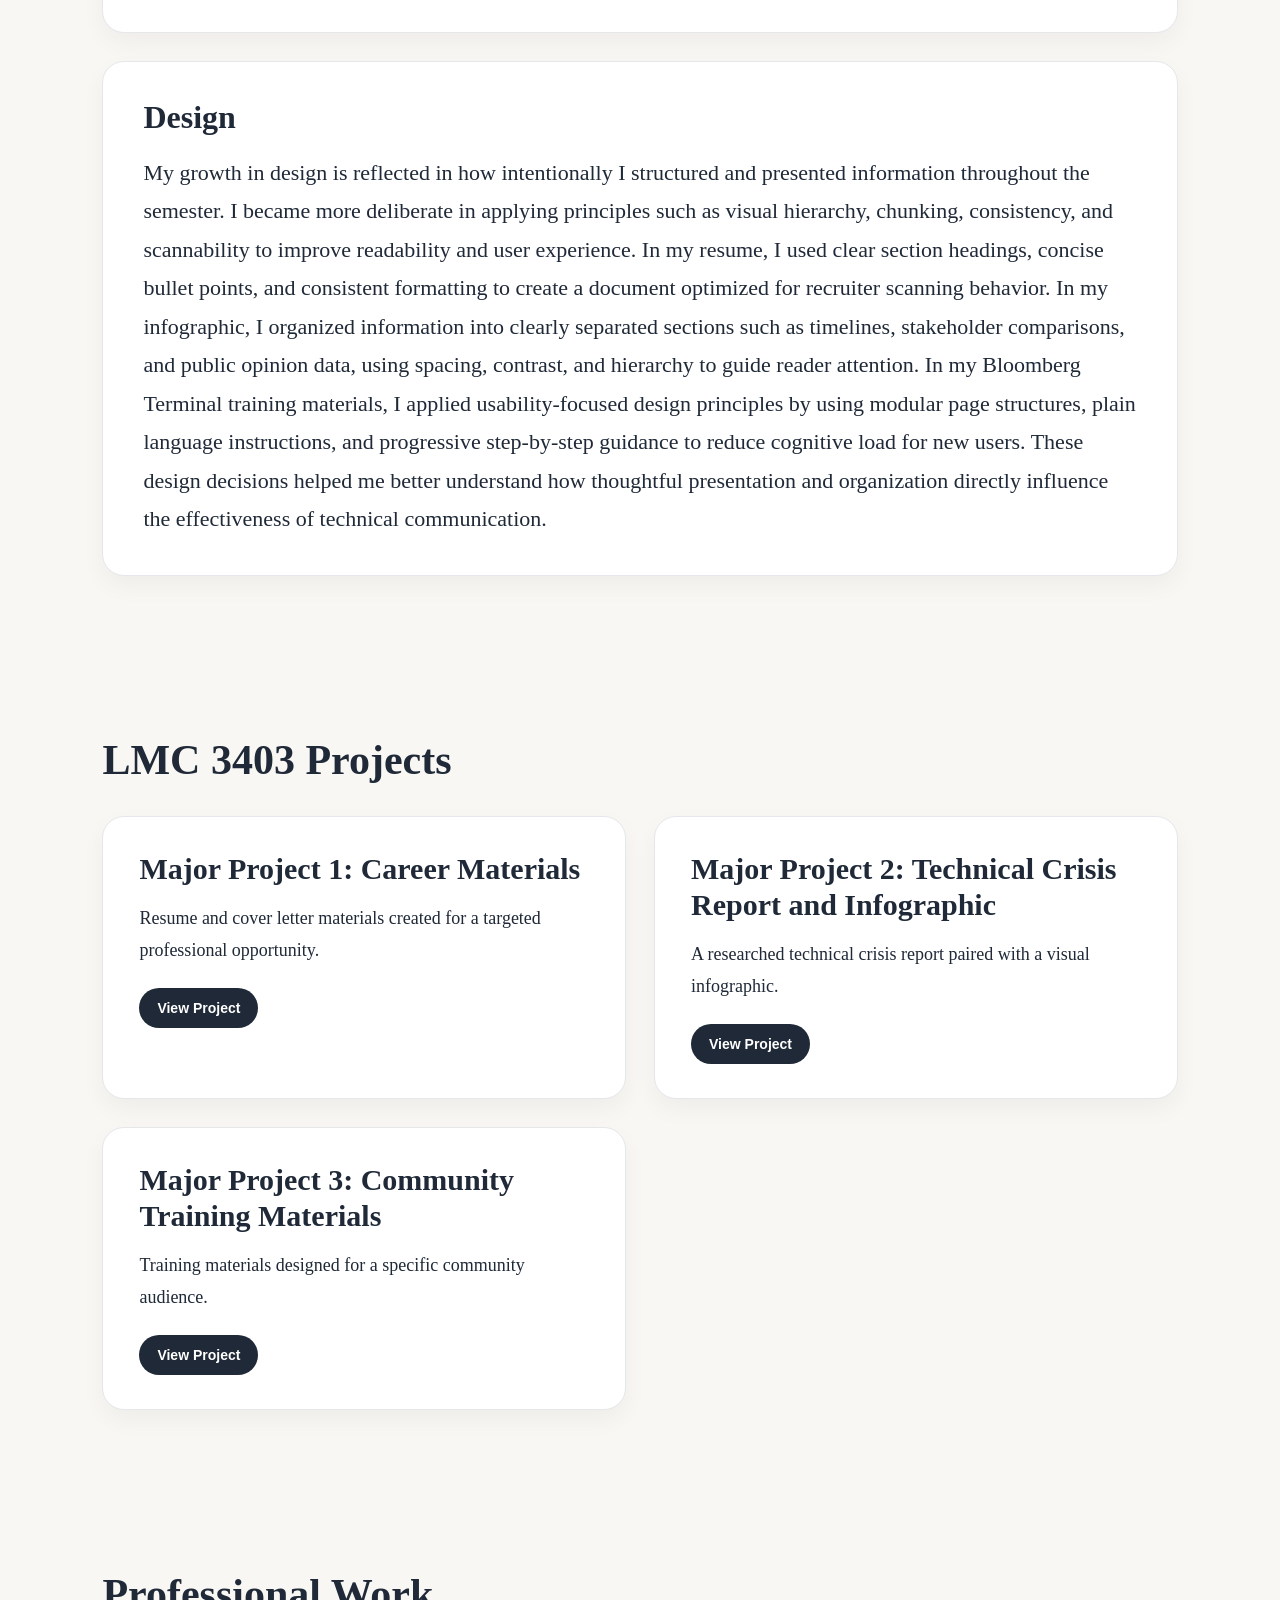
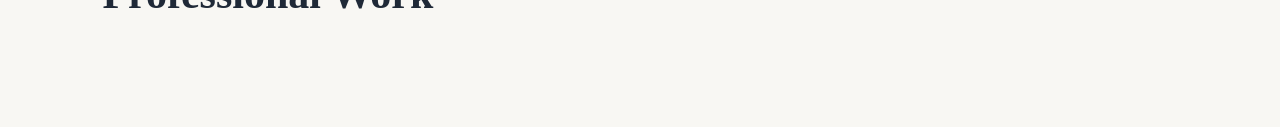
==== commit 860c8c28: "Revised Process Paragraph" ====
--- a/index.html
+++ b/index.html
@@ -45,7 +45,7 @@
 
         <div class="analysis-card">
             <h3>Process</h3>
-            <p>My growth in process is reflected in how I approached revision and iterative improvement throughout the semester. Early in the course, I often focused primarily on including information rather than refining how effectively that information was communicated. Over time, I learned to revise with clearer rhetorical and usability goals in mind. In my resume, for example, I revised bullet points from task-based descriptions into impact-driven statements, transforming vague descriptions into stronger professional accomplishments. In my technical crisis report, I refined the structure of the document into clearly organized sections such as executive summary, methods, findings, and implications to improve logical flow and readability. I also revised portions of the report to move beyond summarizing events and instead provide deeper rhetorical analysis of stakeholder communication strategies. These revisions demonstrate how I began to view writing as an iterative process in which feedback, reflection, and restructuring lead to more effective communication outcomes.</p>
+            <p>My growth in process is reflected in how I approached revision and iterative improvement throughout the semester. Early in the course, I often focused primarily on including information rather than refining how effectively that information was communicated. Over time, I learned to revise with clearer rhetorical and usability goals in mind, treating writing as a process of refinement rather than a one-time draft. In my resume, for example, I revised bullet points from task-based descriptions into impact-driven statements, transforming vague descriptions into stronger professional accomplishments that better highlighted technical contributions and measurable outcomes. In my technical crisis report, I refined the structure of the document into clearly organized sections such as executive summary, methods, findings, and implications to improve logical flow and readability. After receiving feedback on the report, I also revised portions of the document to move beyond summarizing events and instead provide deeper rhetorical analysis of stakeholder communication strategies, ensuring that my writing focused more on interpretation and insight rather than description alone. Similarly, in my Bloomberg Terminal training materials project, I iteratively refined the organization and pacing of my instructional content to create a more intuitive learning flow, restructuring tutorials and step-by-step guidance so that new users could progress through the material more naturally. These revisions taught me to critically evaluate not only what information I include, but how that information is organized, framed, and tailored to maximize clarity and effectiveness for the intended audience. Overall, I developed a stronger understanding of writing as an iterative process in which feedback, reflection, and revision are essential to producing polished technical communication.</p>
         </div>
 
         <div class="analysis-card">
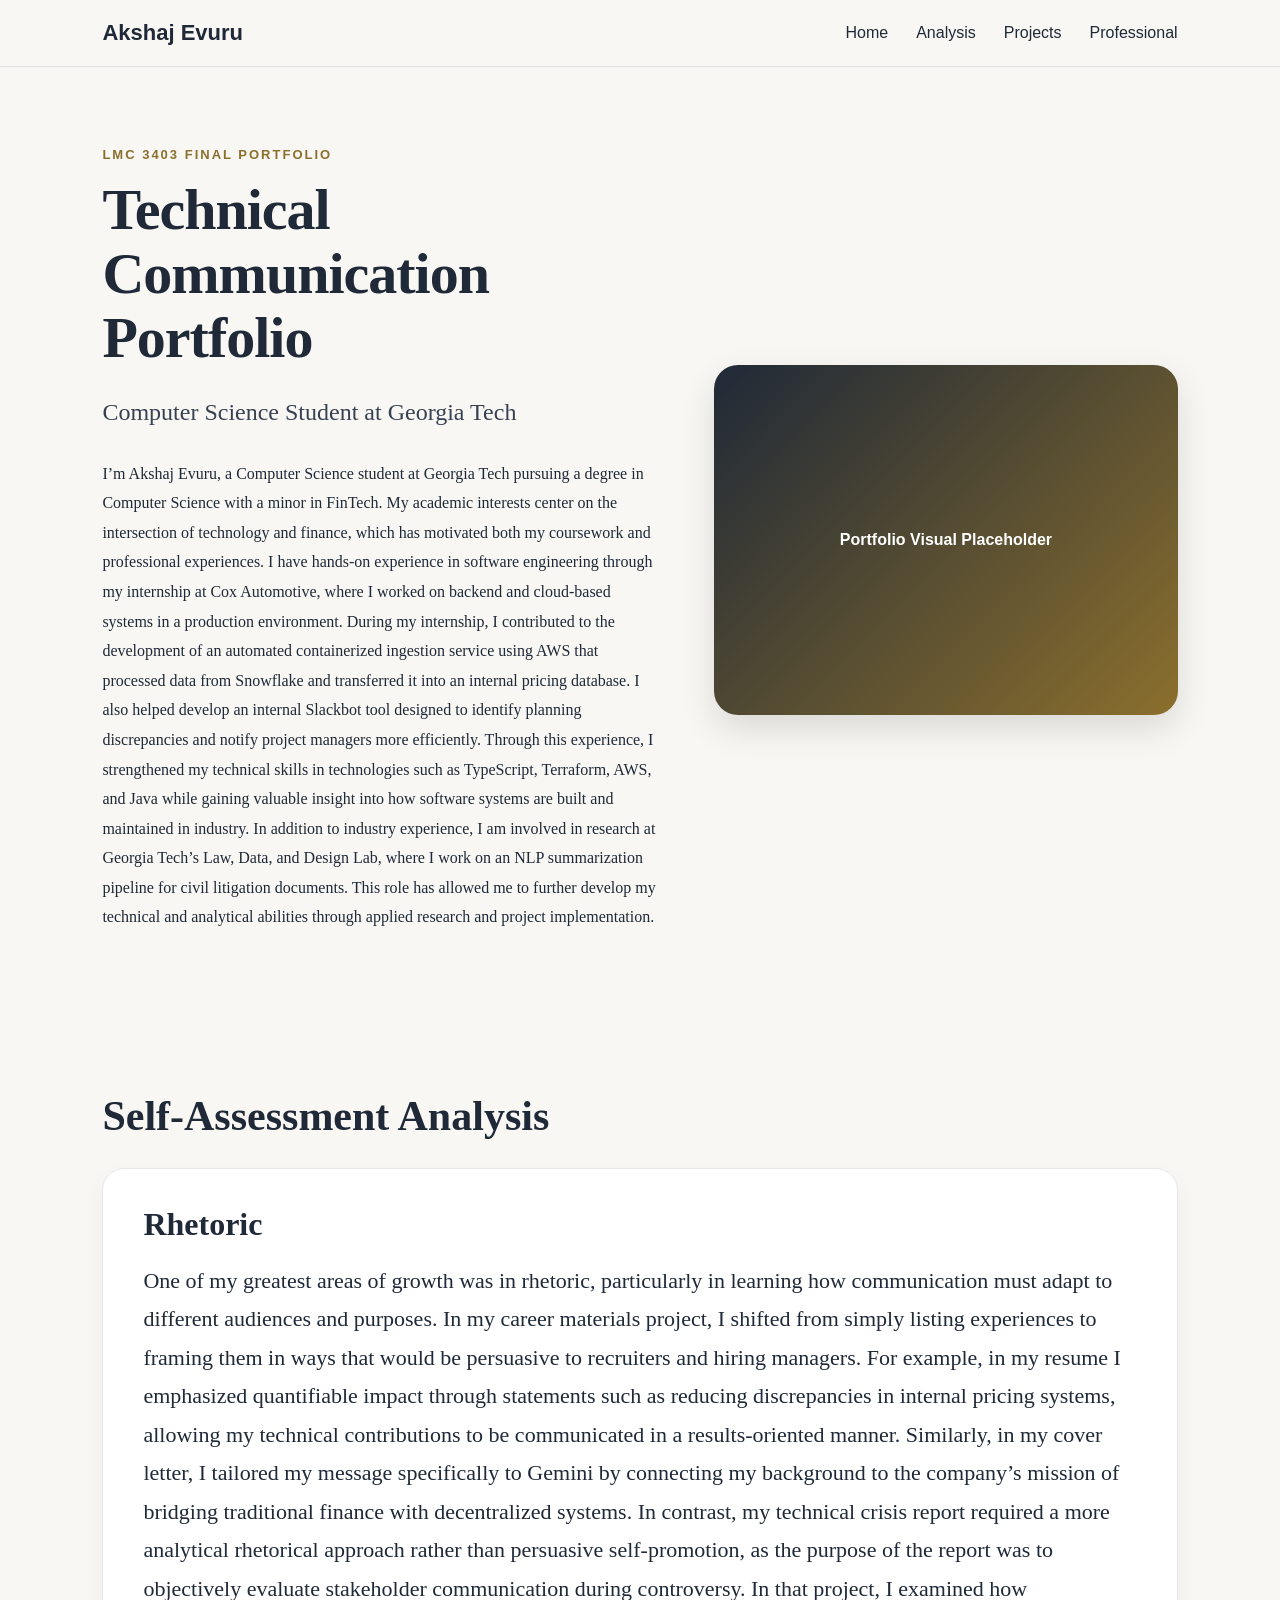
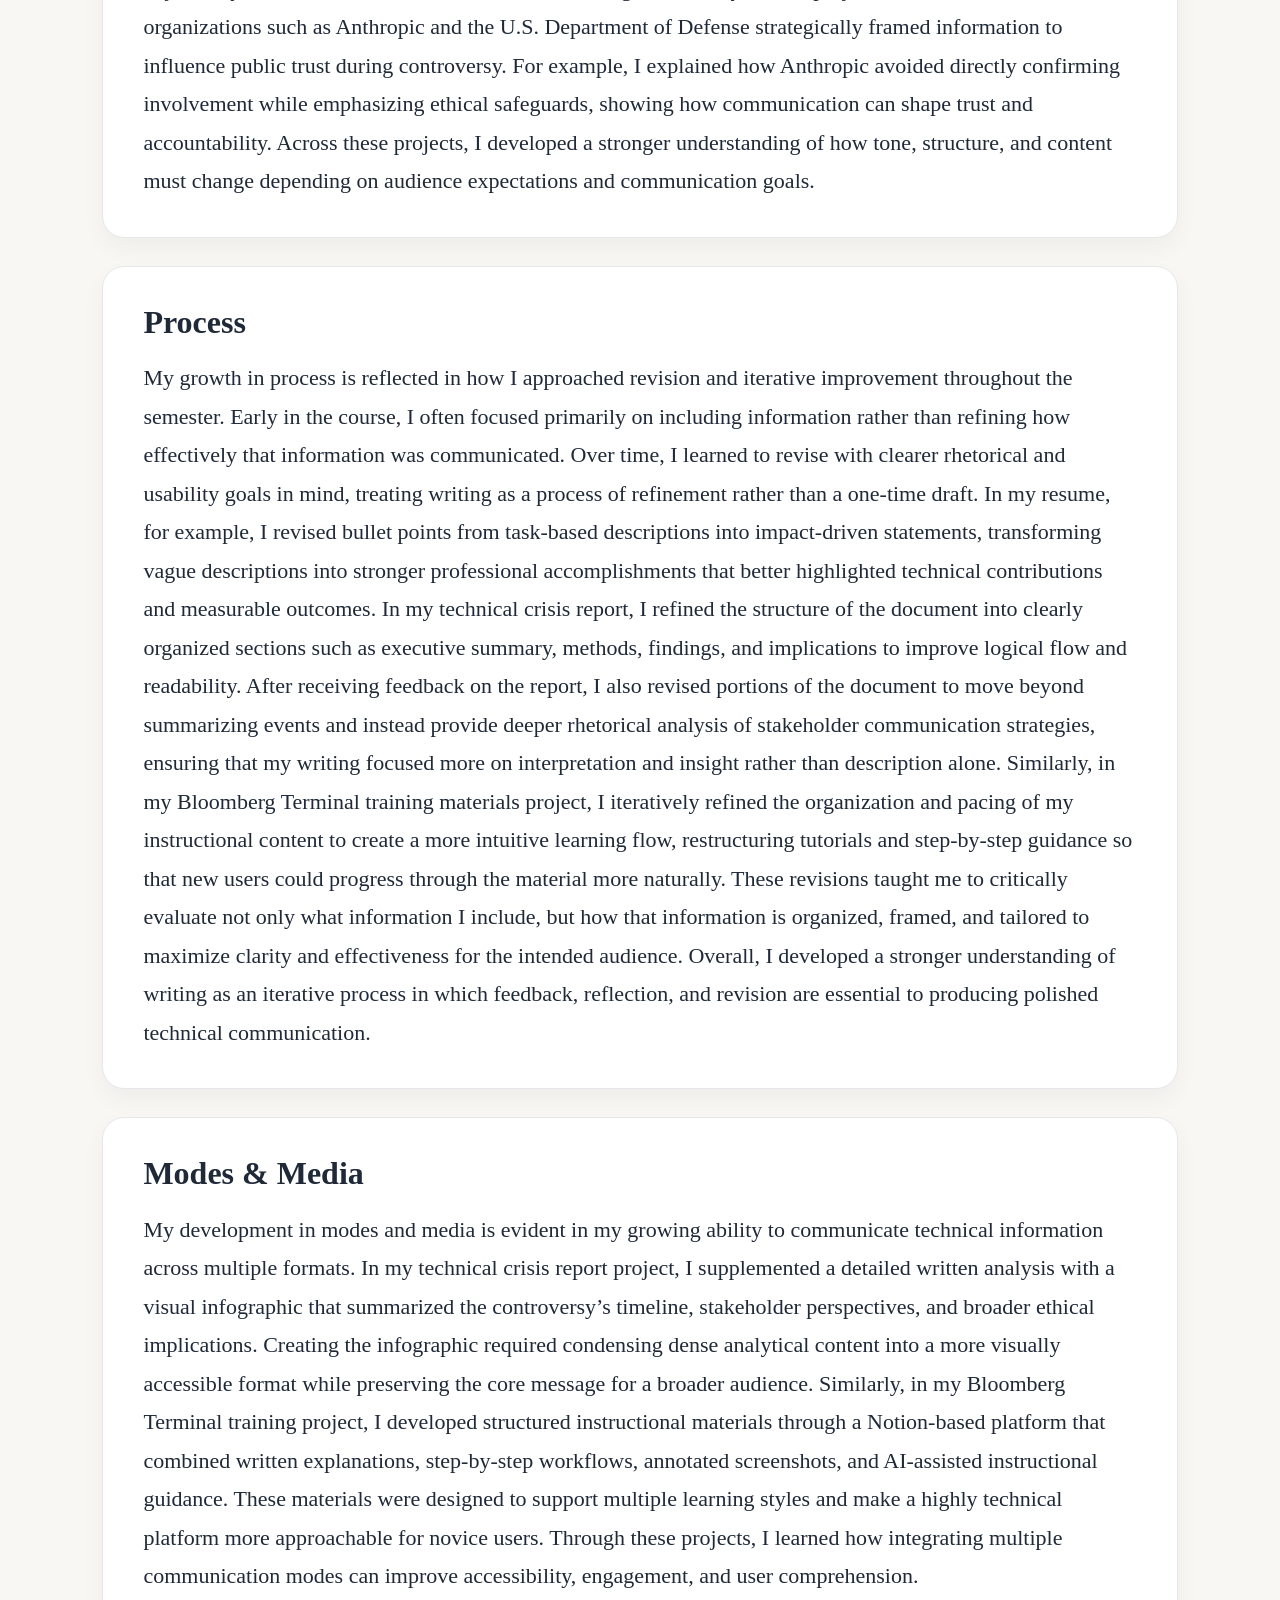
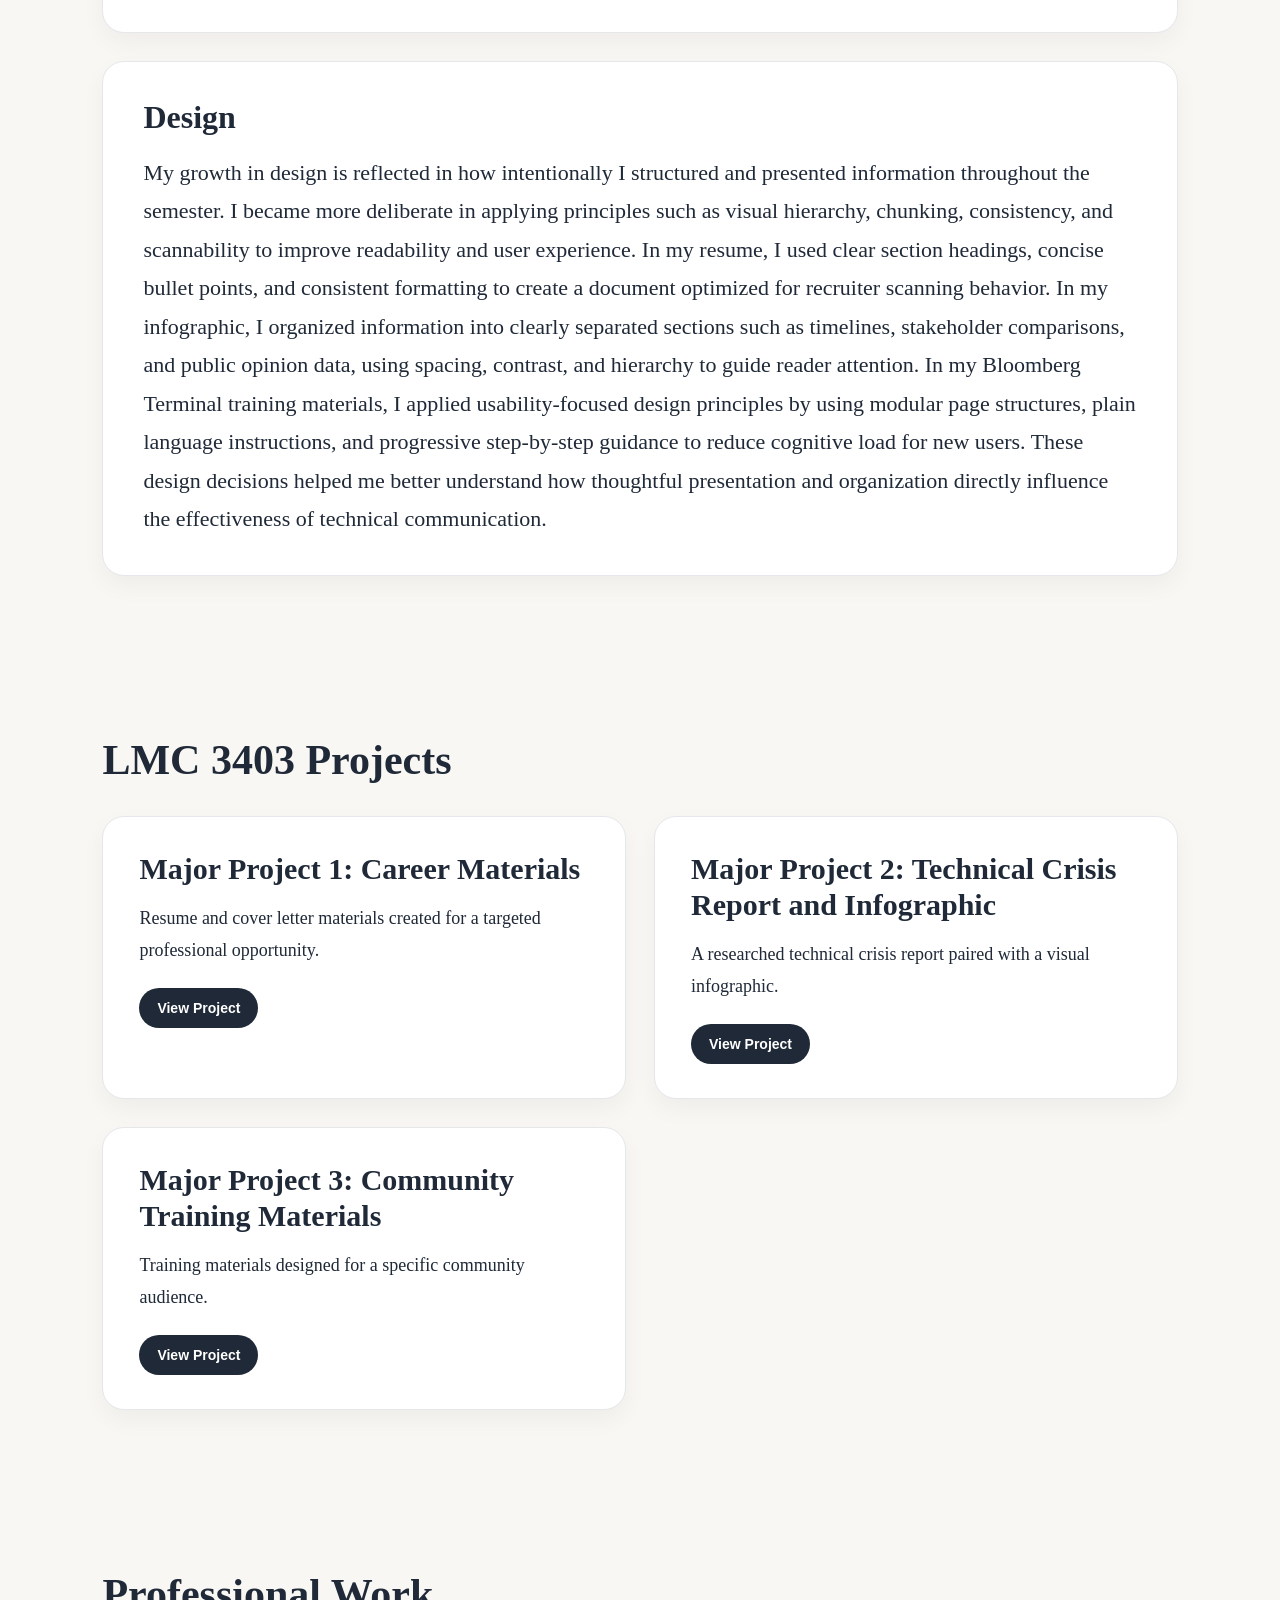
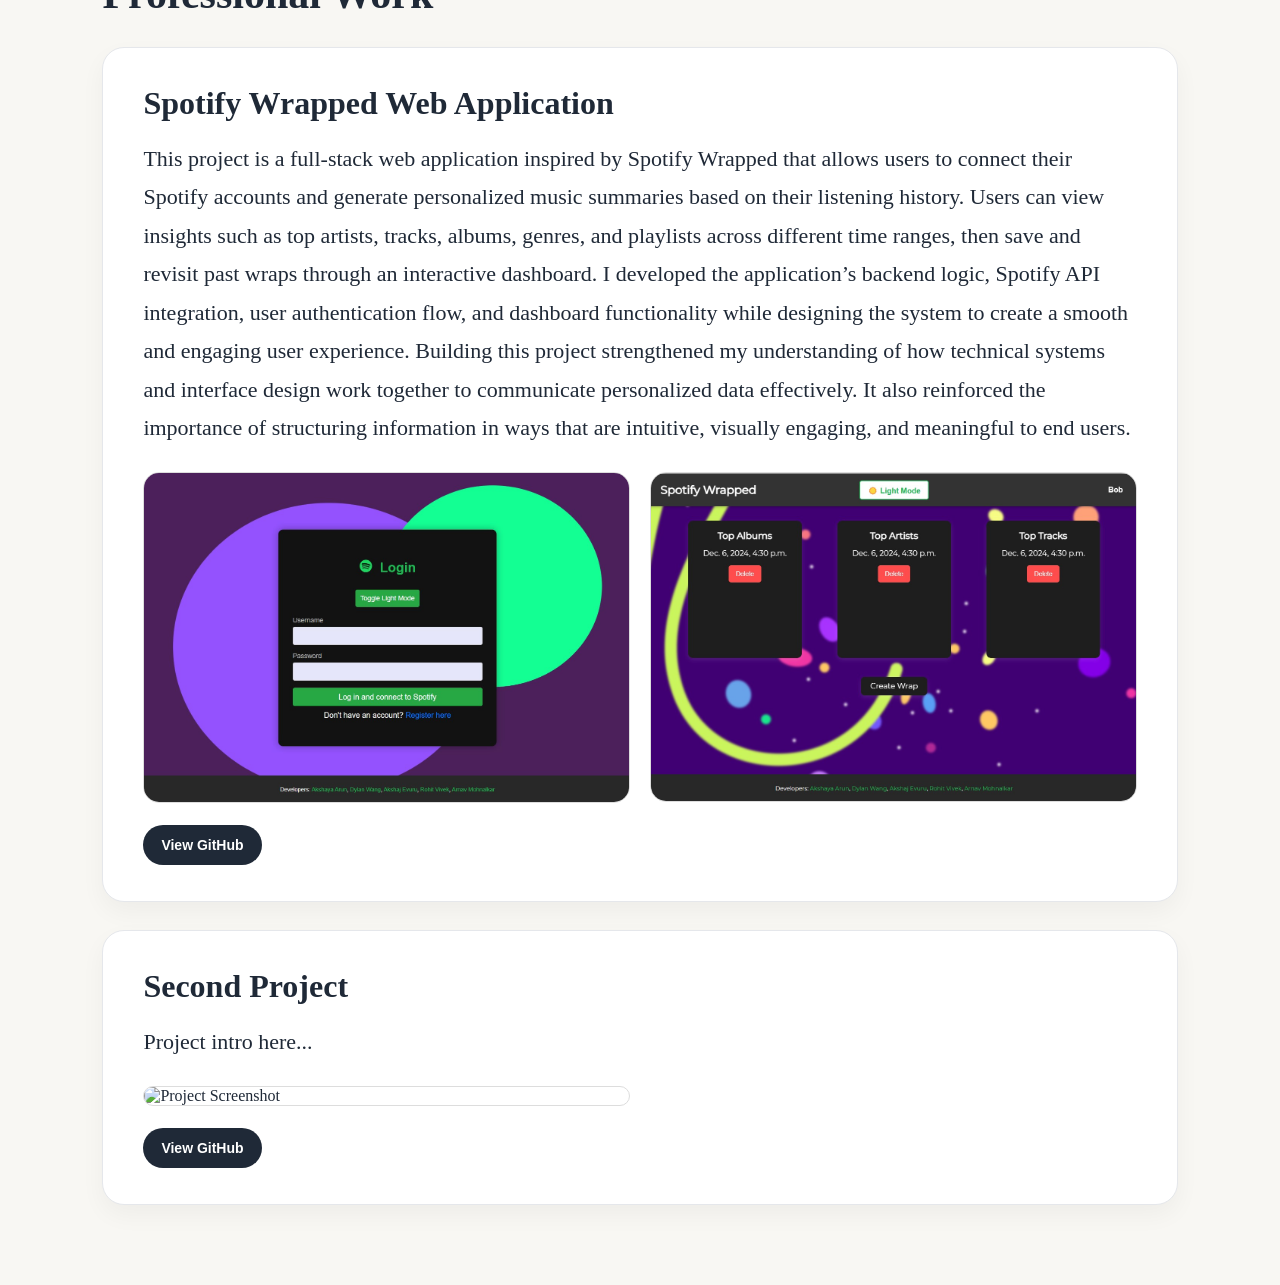
==== commit 3dfd10bb: "Added First Project Section" ====
--- a/index.html
+++ b/index.html
@@ -89,9 +89,34 @@
         </div>
     </section>
 
-  <section id="professional" class="content-section">
-    <h2>Professional Work</h2>
-  </section>
+    <section id="professional" class="content-section">
+        <h2>Professional Work</h2>
+
+        <div class="analysis-card">
+            <h3>Spotify Wrapped Web Application</h3>
+            <p>
+                This project is a full-stack web application inspired by Spotify Wrapped that allows users to connect their Spotify accounts and generate personalized music summaries based on their listening history. Users can view insights such as top artists, tracks, albums, genres, and playlists across different time ranges, then save and revisit past wraps through an interactive dashboard. I developed the application’s backend logic, Spotify API integration, user authentication flow, and dashboard functionality while designing the system to create a smooth and engaging user experience. Building this project strengthened my understanding of how technical systems and interface design work together to communicate personalized data effectively. It also reinforced the importance of structuring information in ways that are intuitive, visually engaging, and meaningful to end users.
+            </p>
+
+            <div class="project-images">
+                <img src="assets/Wrapped-1.png" alt="Spotify Wrapped Login">
+                <img src="assets/Wrapped-2.png" alt="Spotify Wrapped Dashboard">
+            </div>
+
+            <a href="YOUR_GITHUB_LINK" class="project-button">View GitHub</a>
+        </div>
+
+        <div class="analysis-card">
+            <h3>Second Project</h3>
+            <p>Project intro here...</p>
+
+            <div class="project-images">
+                <img src="assets/images/project2-1.png" alt="Project Screenshot">
+            </div>
+
+            <a href="YOUR_GITHUB_LINK" class="project-button">View GitHub</a>
+        </div>
+    </section>
 
 </body>
 </html>
--- a/style.css
+++ b/style.css
@@ -236,3 +236,16 @@
   text-decoration: none;
 }
 
+.project-images {
+  display: grid;
+  grid-template-columns: repeat(2, 1fr);
+  gap: 20px;
+  margin-top: 24px;
+}
+
+.project-images img {
+  width: 100%;
+  border-radius: 16px;
+  border: 1px solid #ddd;
+}
+
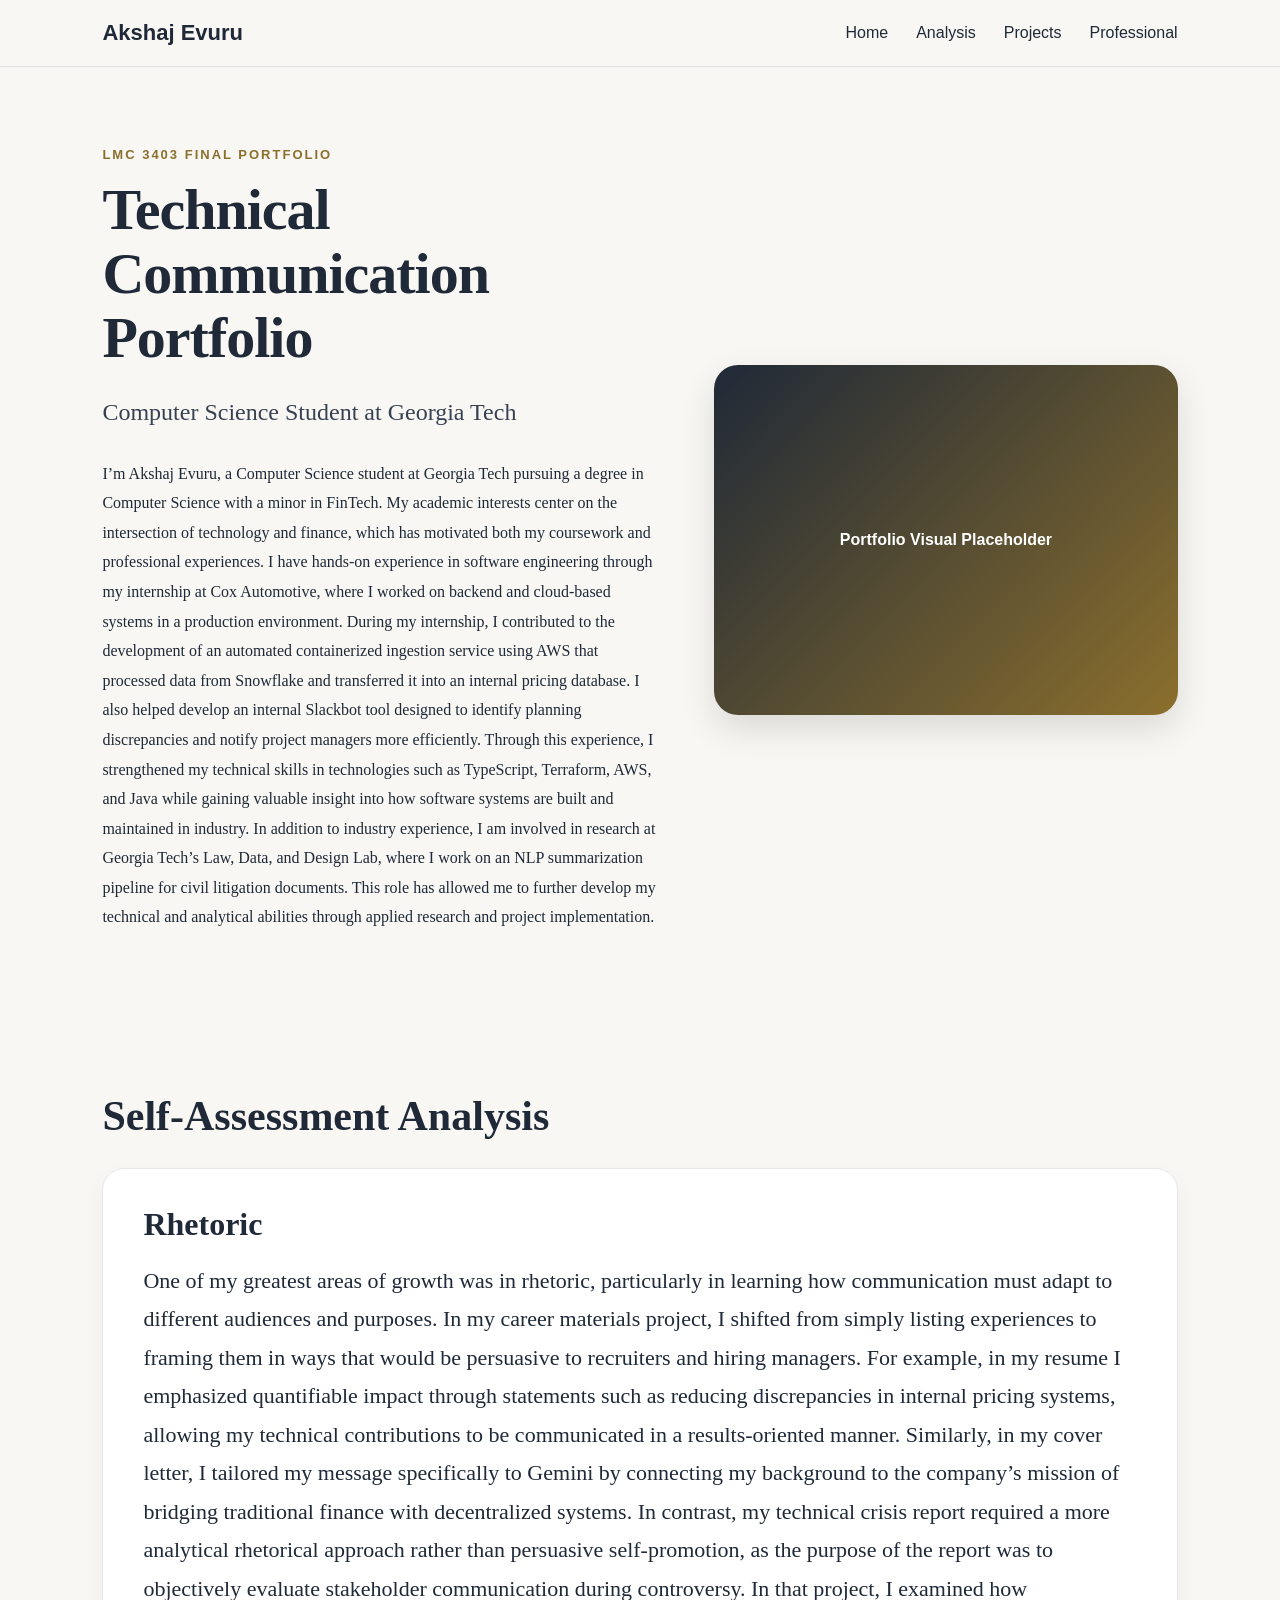
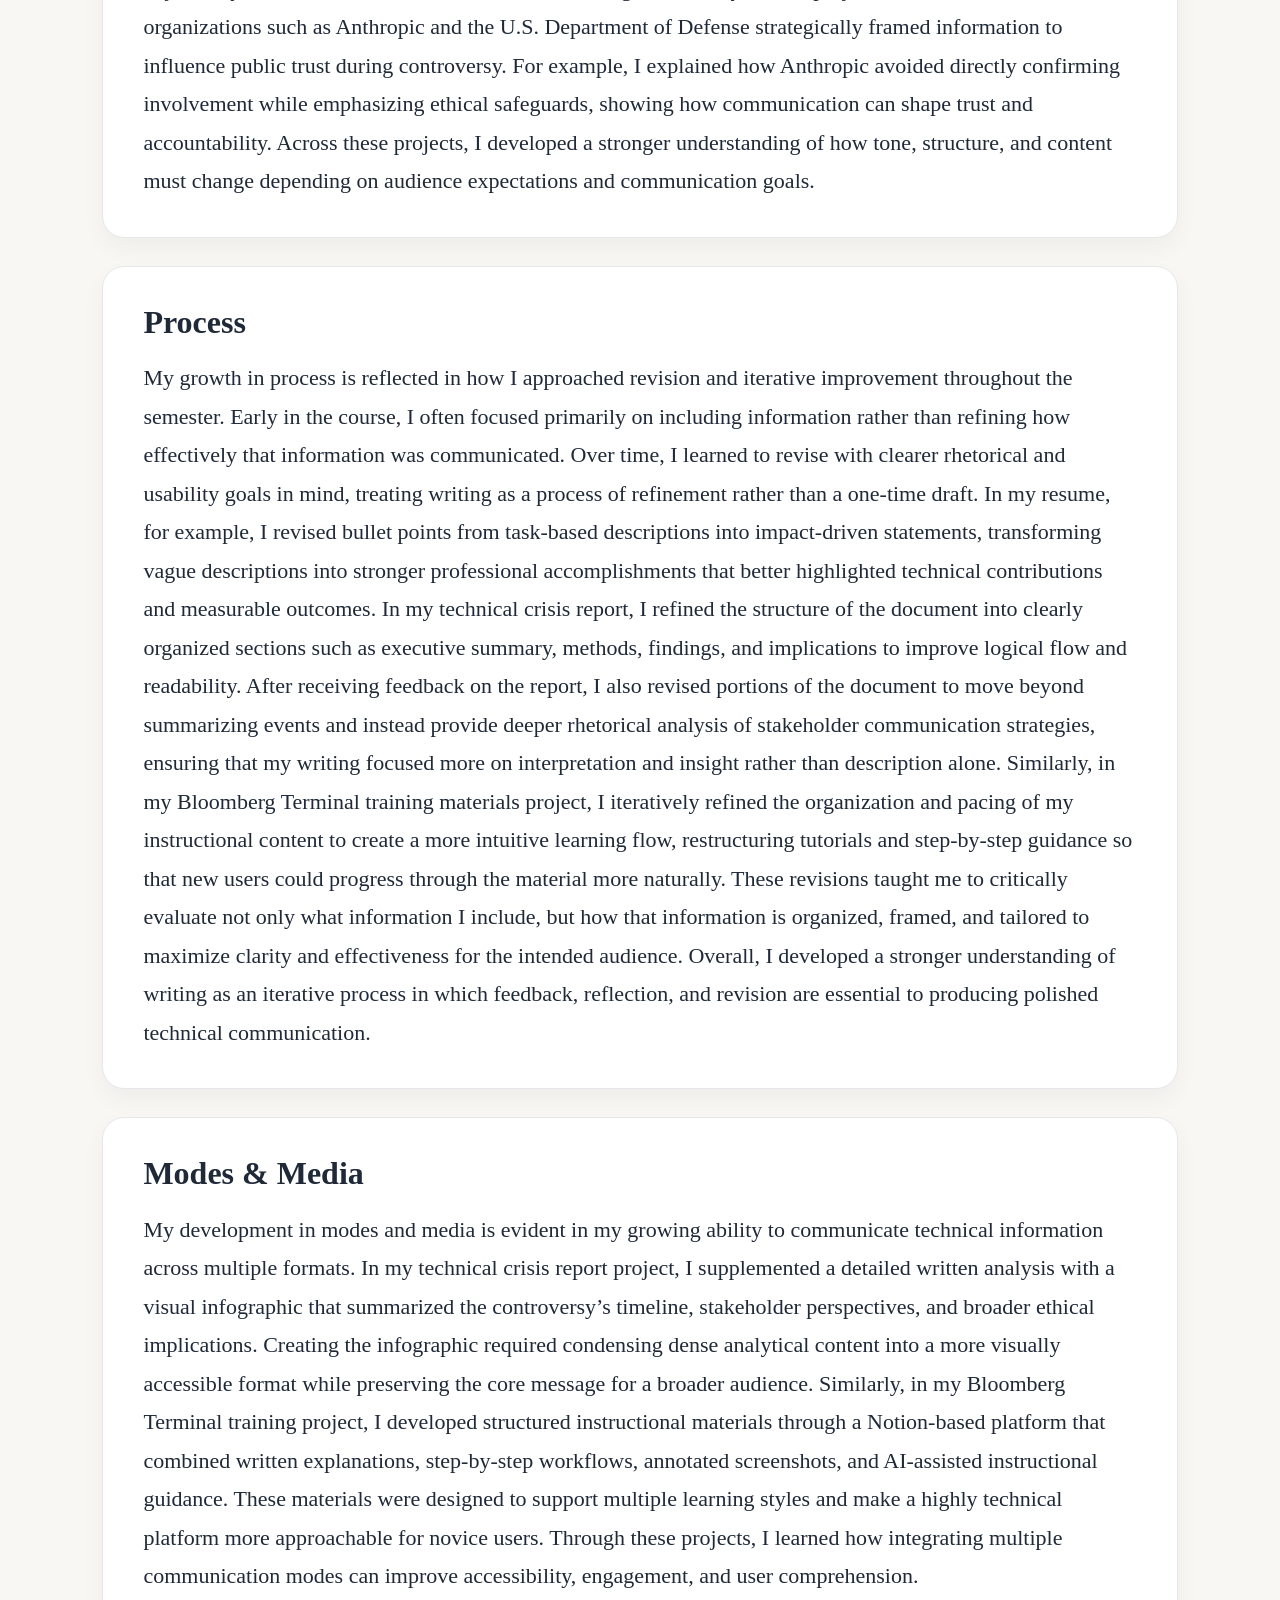
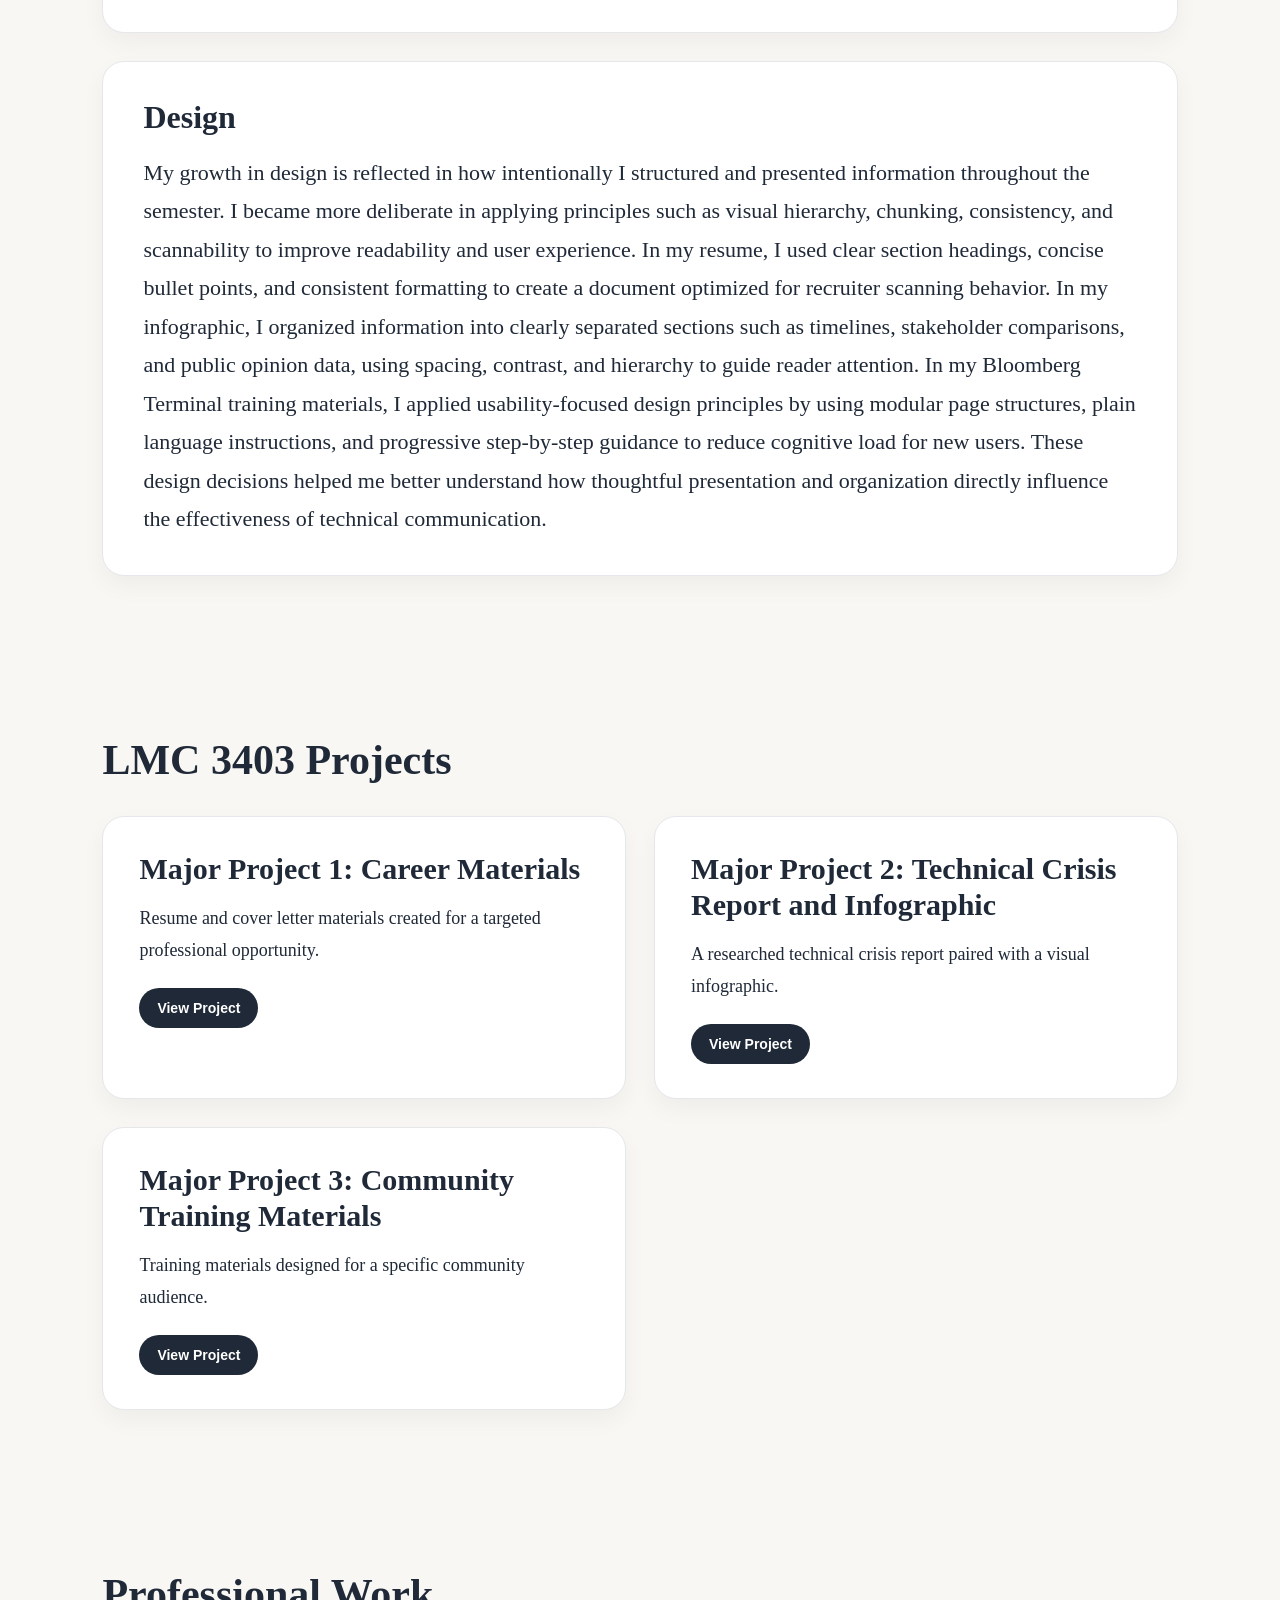
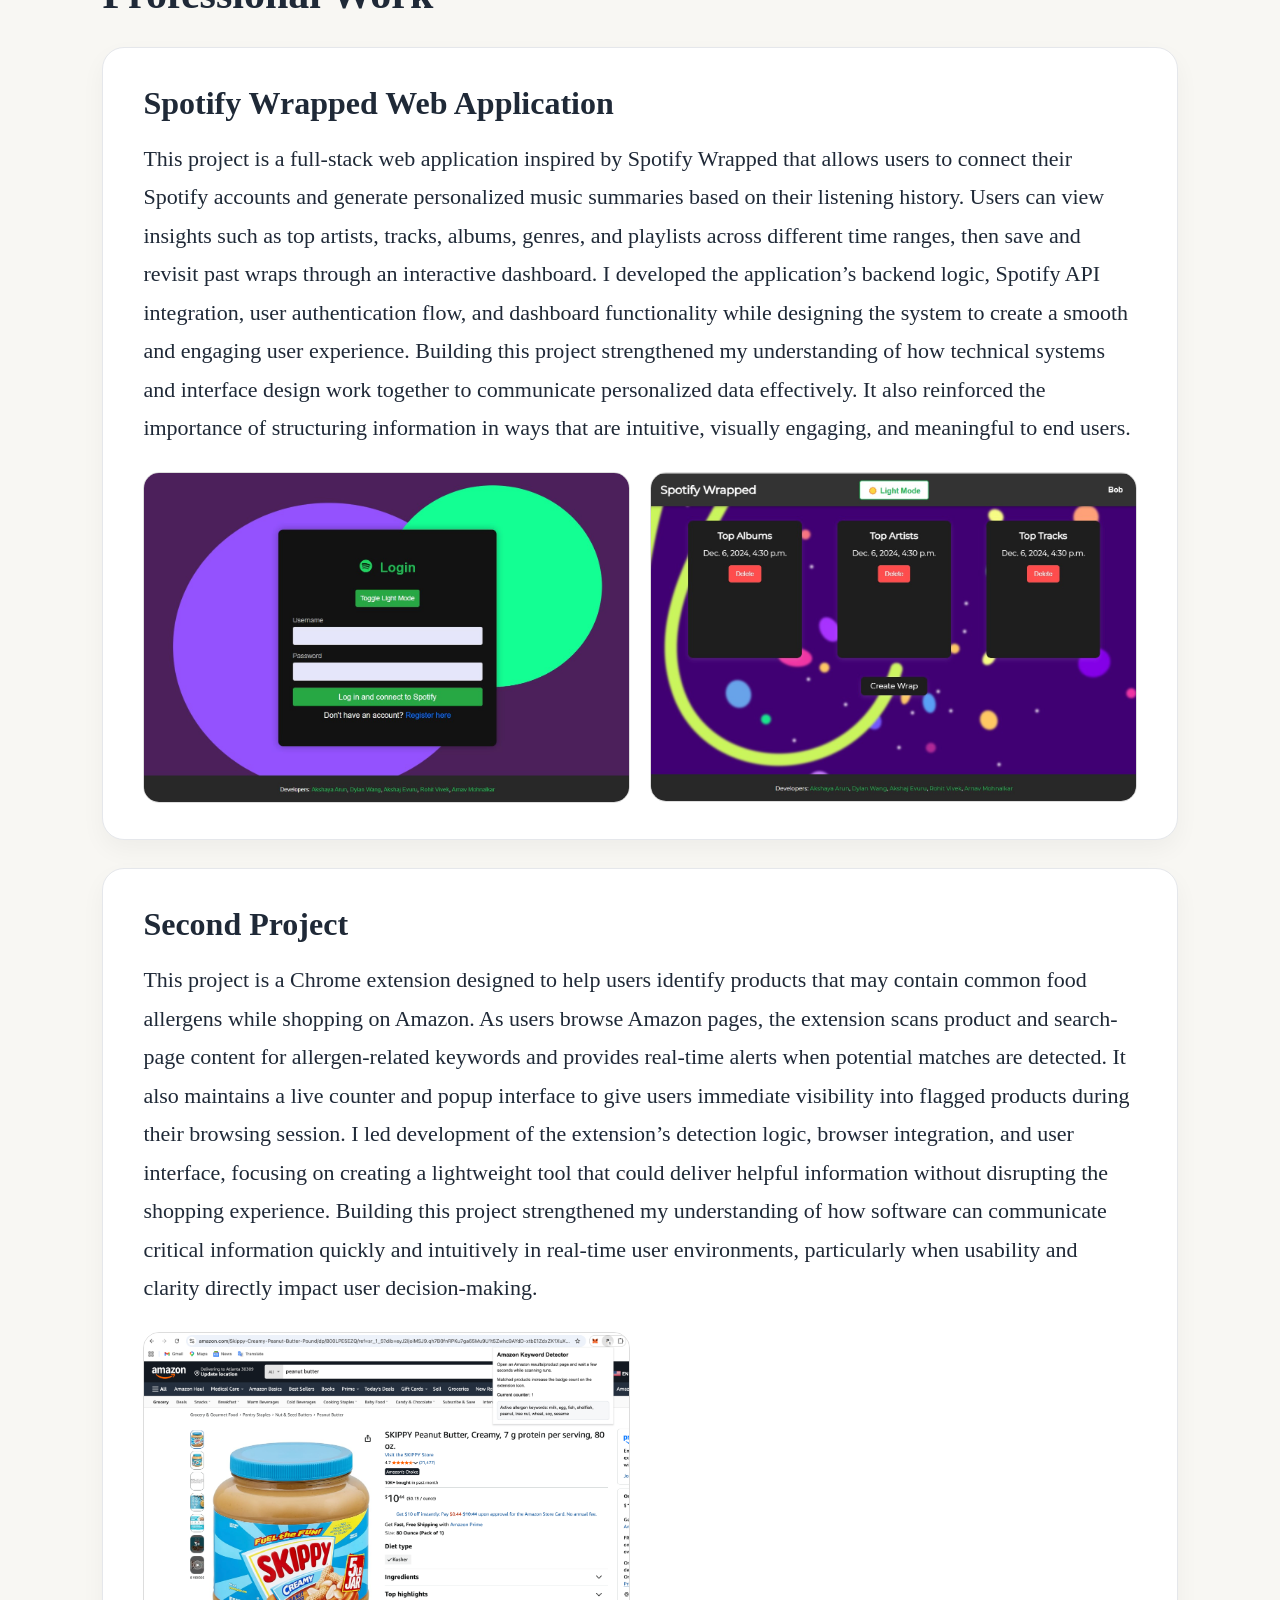
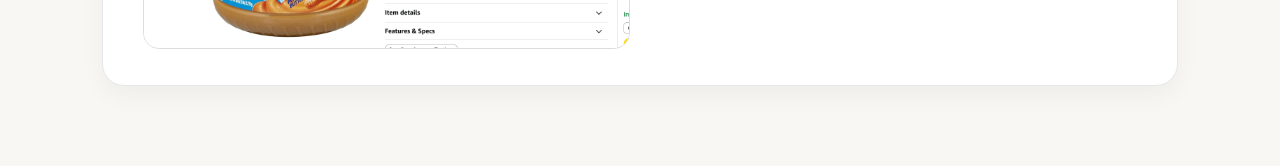
==== commit fc507992: "Added Professional Work Section" ====
--- a/index.html
+++ b/index.html
@@ -102,19 +102,17 @@
                 <img src="assets/Wrapped-1.png" alt="Spotify Wrapped Login">
                 <img src="assets/Wrapped-2.png" alt="Spotify Wrapped Dashboard">
             </div>
-
-            <a href="YOUR_GITHUB_LINK" class="project-button">View GitHub</a>
         </div>
 
         <div class="analysis-card">
             <h3>Second Project</h3>
-            <p>Project intro here...</p>
+            <p>
+                This project is a Chrome extension designed to help users identify products that may contain common food allergens while shopping on Amazon. As users browse Amazon pages, the extension scans product and search-page content for allergen-related keywords and provides real-time alerts when potential matches are detected. It also maintains a live counter and popup interface to give users immediate visibility into flagged products during their browsing session. I led development of the extension’s detection logic, browser integration, and user interface, focusing on creating a lightweight tool that could deliver helpful information without disrupting the shopping experience. Building this project strengthened my understanding of how software can communicate critical information quickly and intuitively in real-time user environments, particularly when usability and clarity directly impact user decision-making.
+            </p>
 
             <div class="project-images">
-                <img src="assets/images/project2-1.png" alt="Project Screenshot">
+                <img src="assets/AMZN Keyword .png" alt="Project Screenshot">
             </div>
-
-            <a href="YOUR_GITHUB_LINK" class="project-button">View GitHub</a>
         </div>
     </section>
 
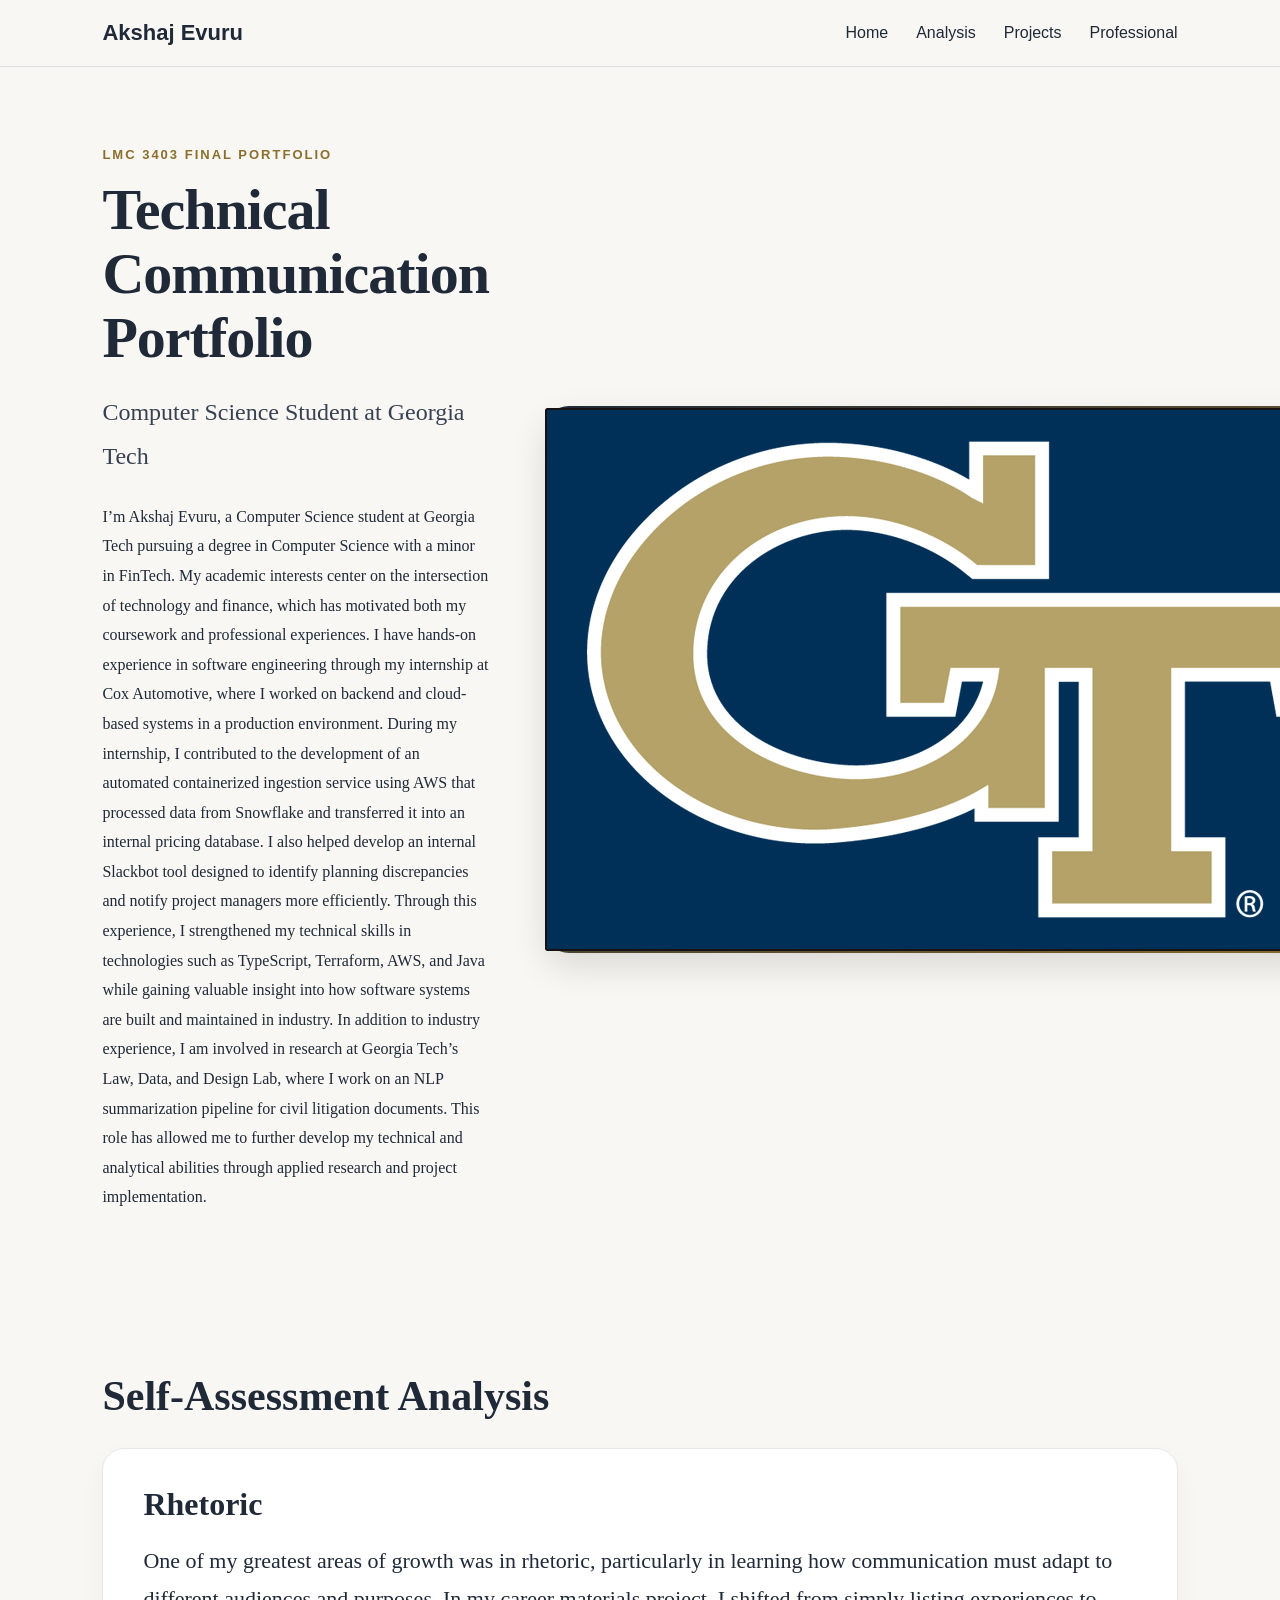
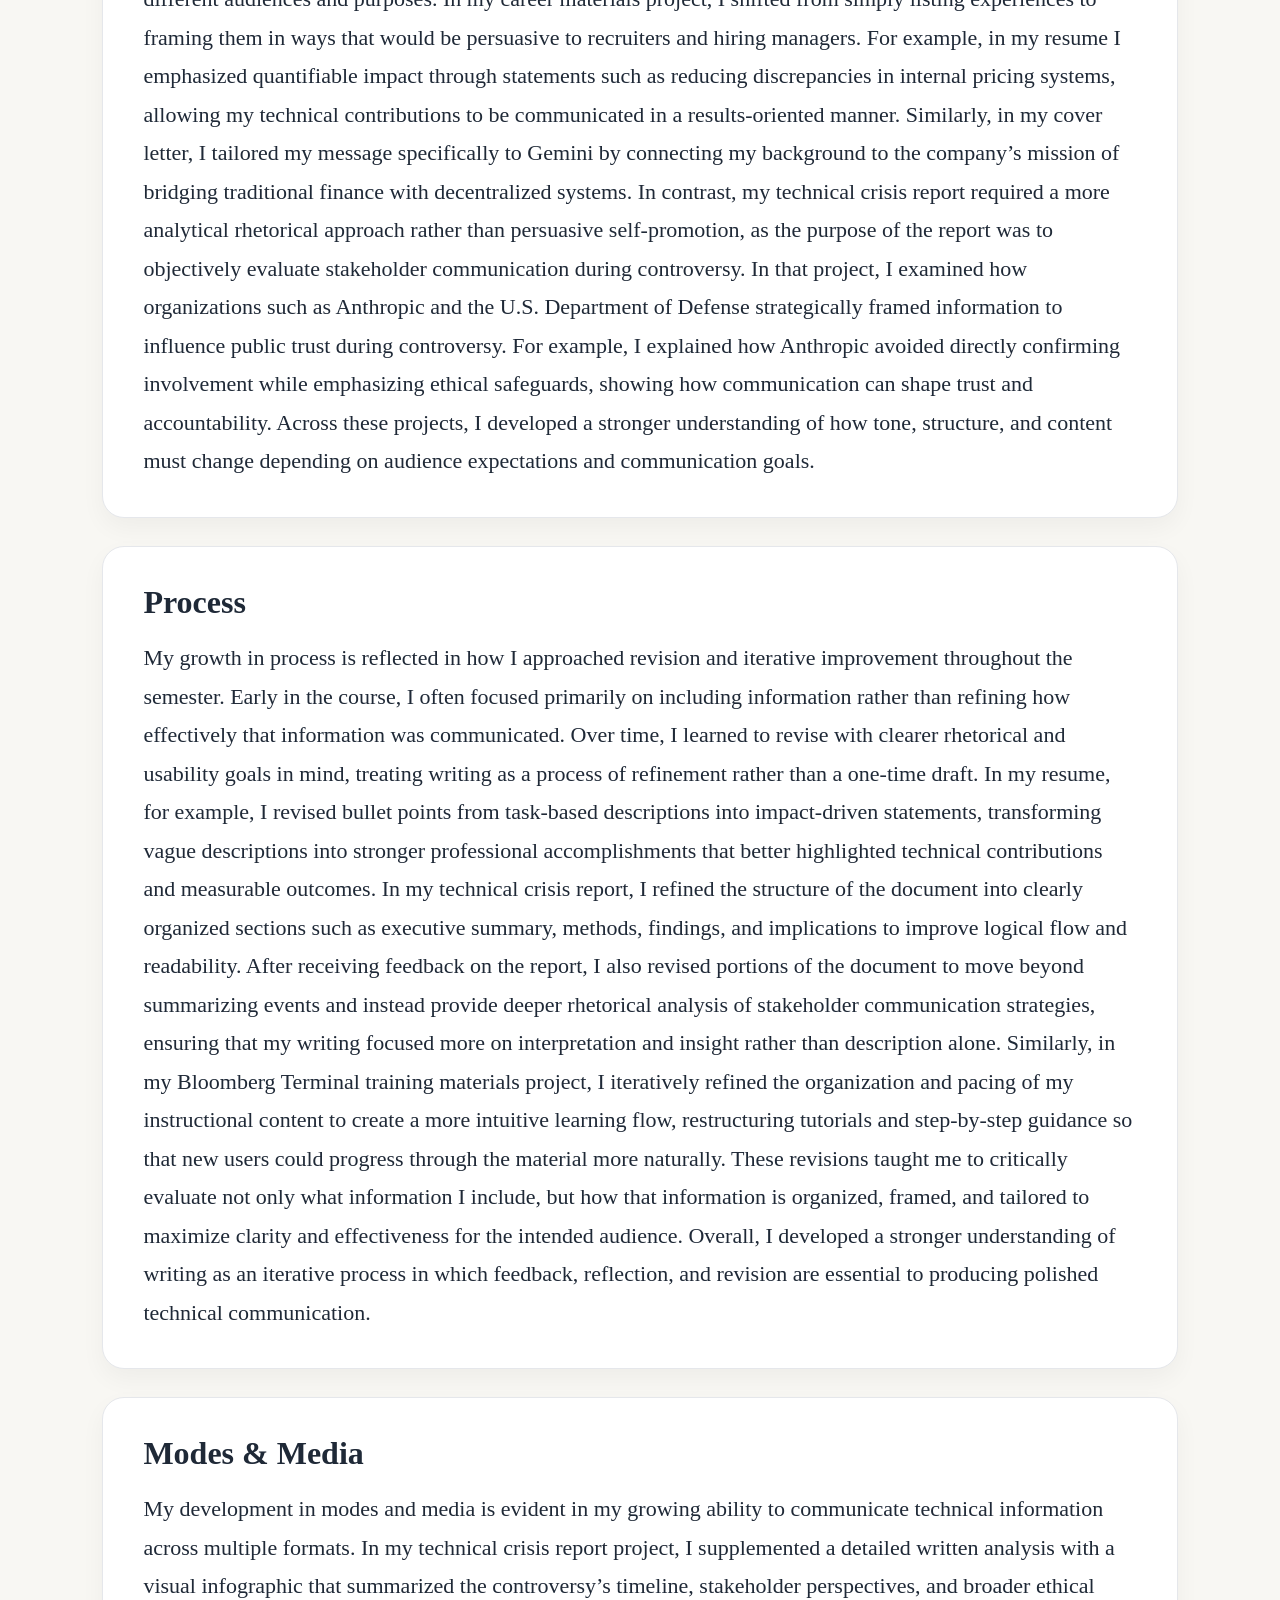
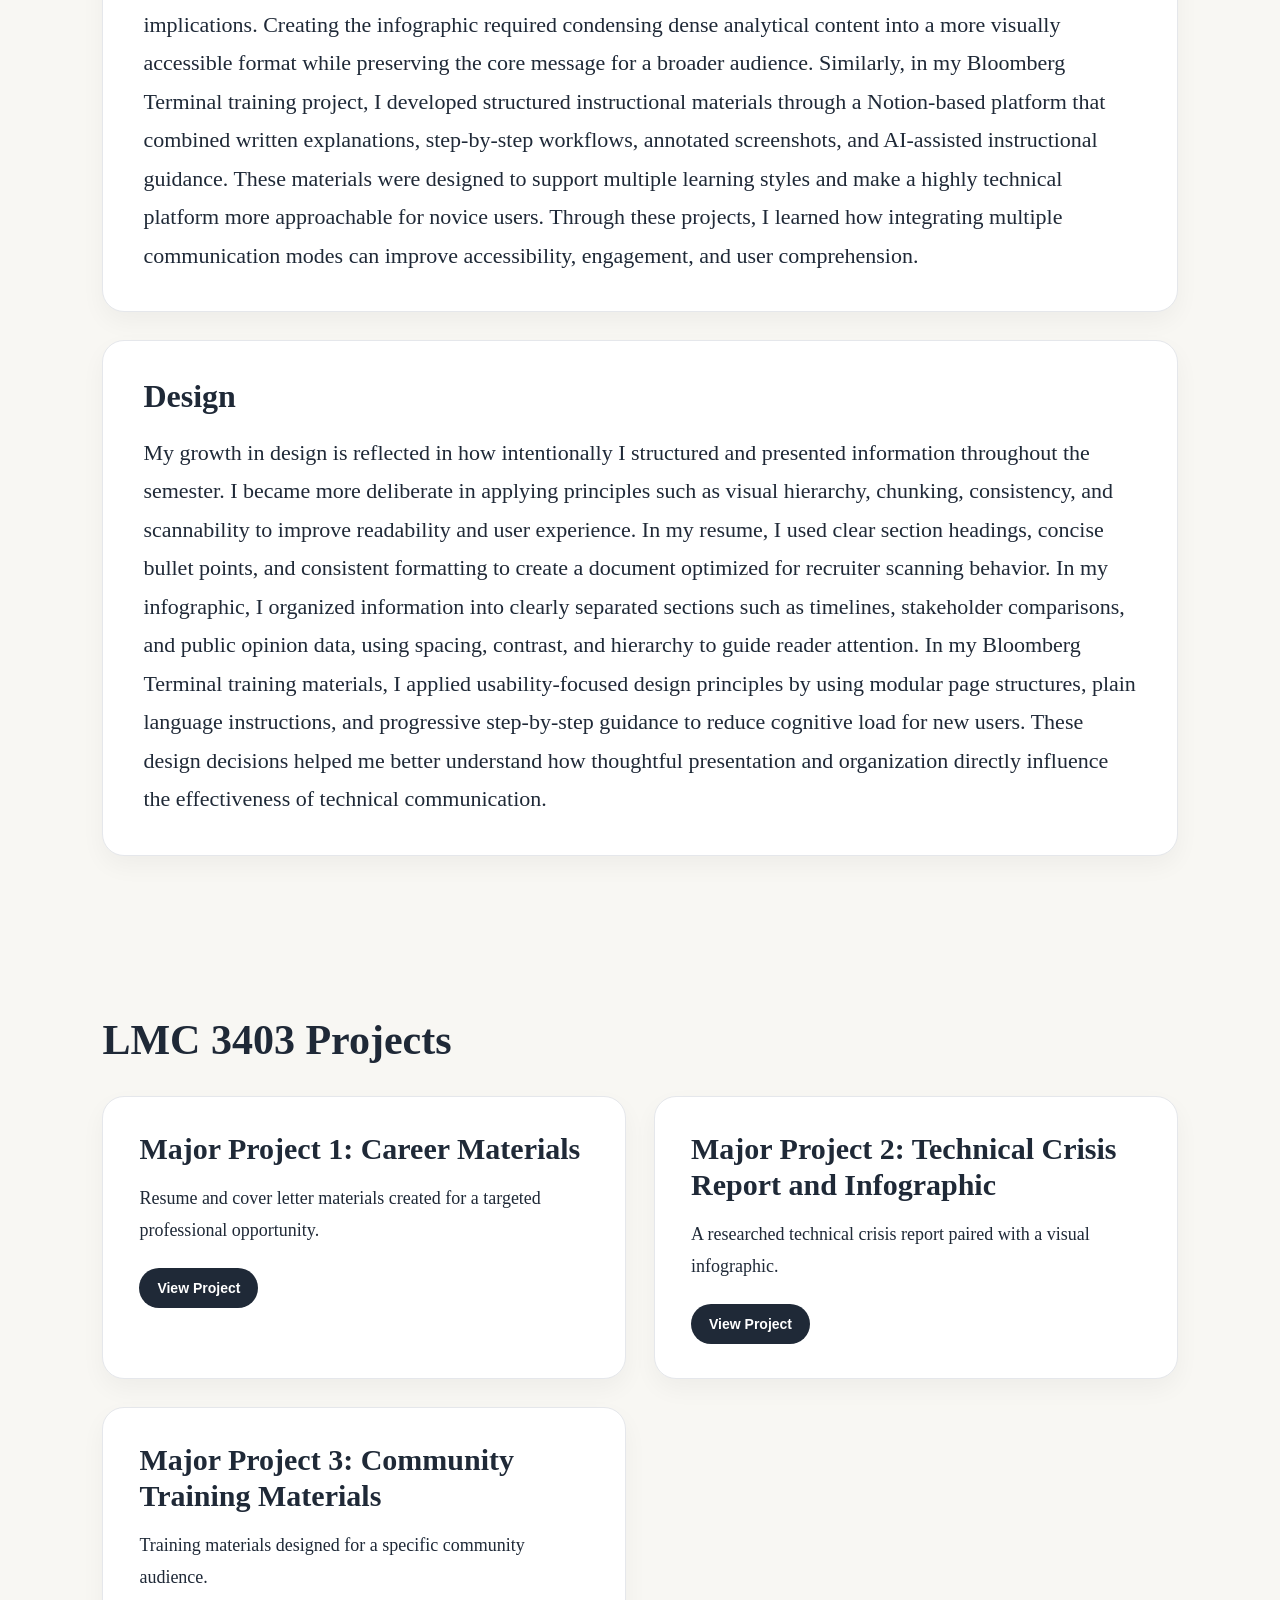
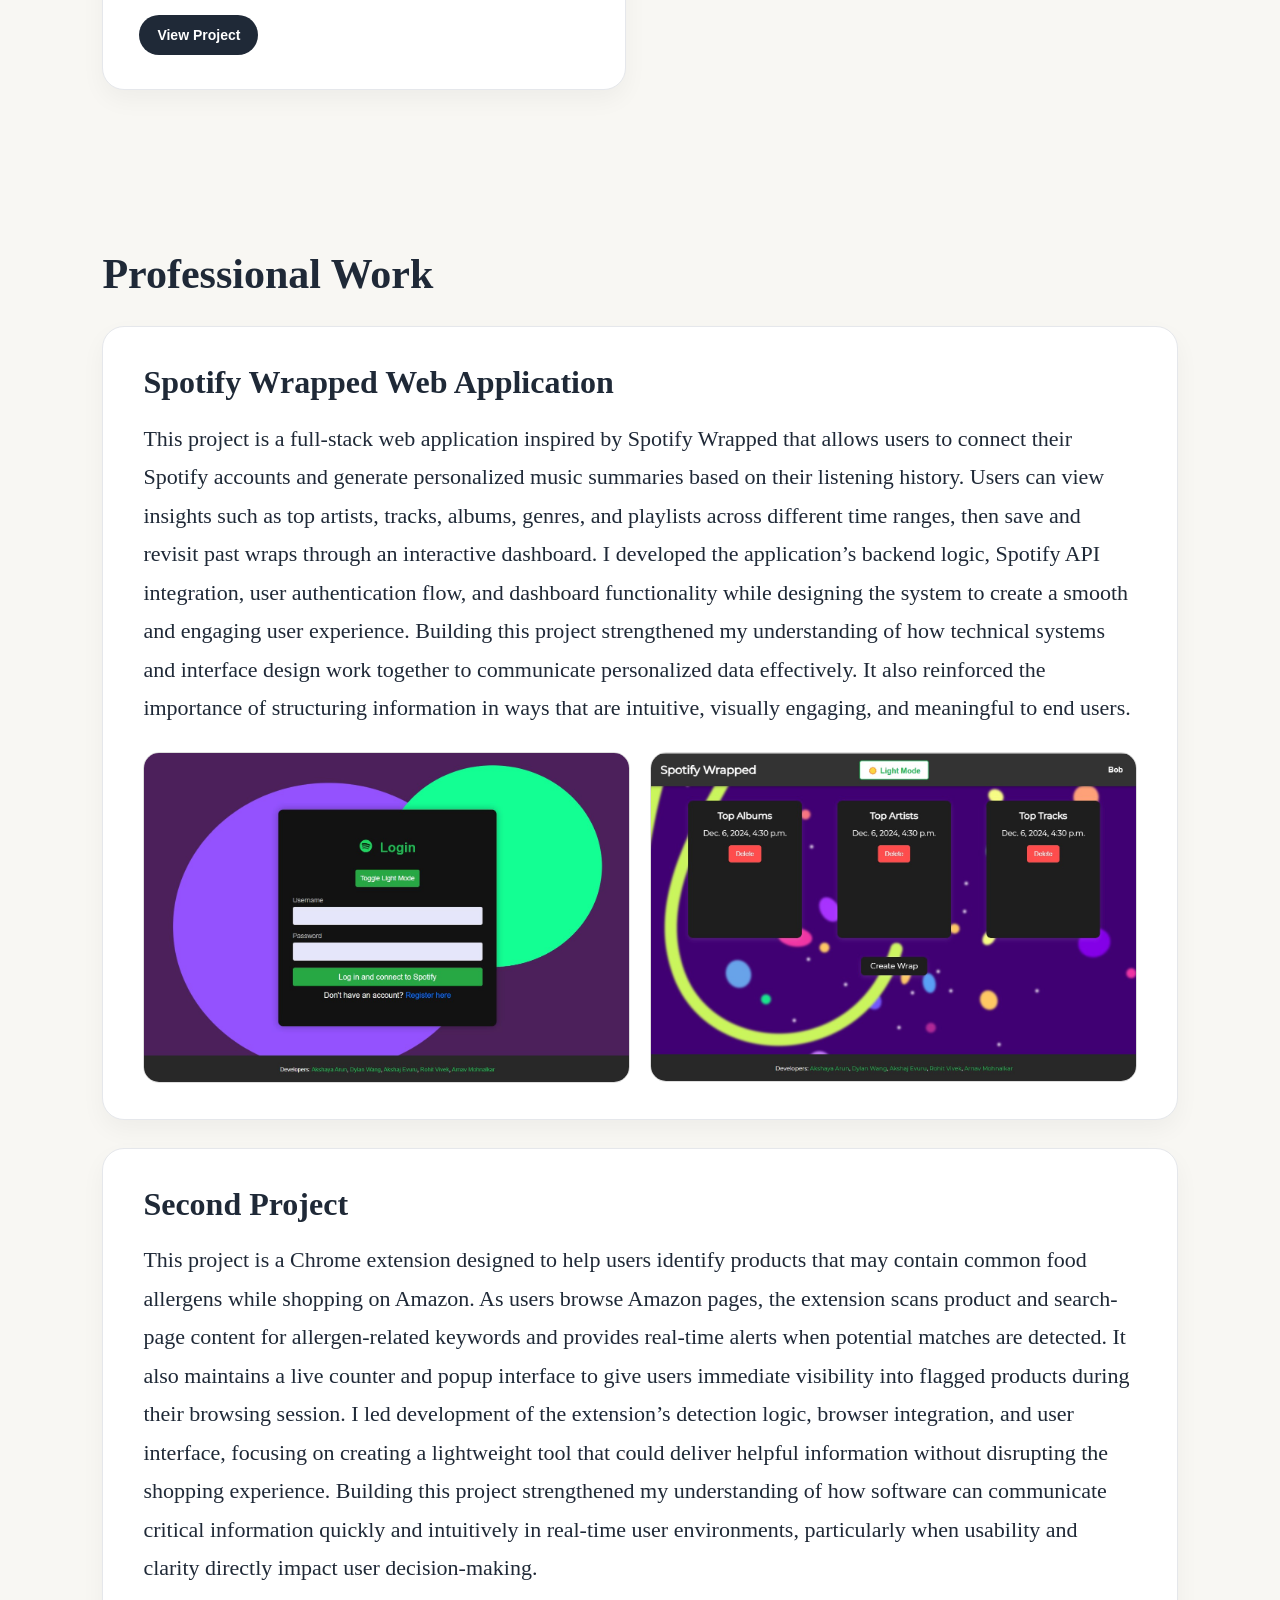
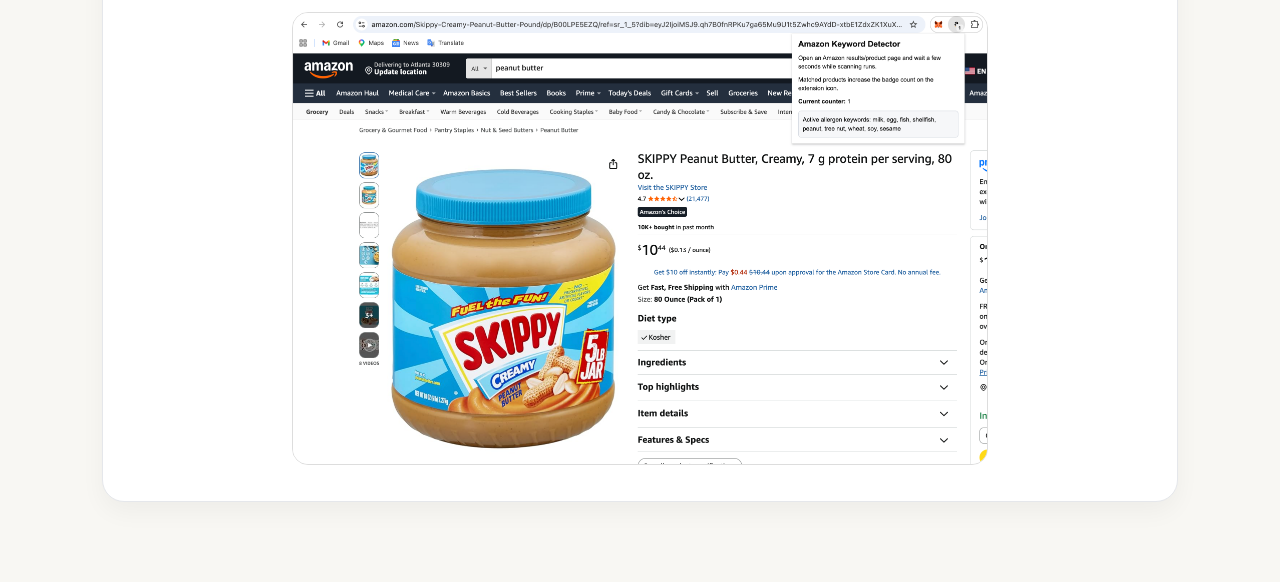
==== commit 8ac9f266: "Added Final Pictures and Professional Work" ====
--- a/index.html
+++ b/index.html
@@ -31,7 +31,7 @@
     </div>
 
     <div class="hero-graphic">
-      Portfolio Visual Placeholder
+        <img src="assets/GT Logo.png" alt="Portfolio Hero Visual">
     </div>
   </section>
 
@@ -110,8 +110,8 @@
                 This project is a Chrome extension designed to help users identify products that may contain common food allergens while shopping on Amazon. As users browse Amazon pages, the extension scans product and search-page content for allergen-related keywords and provides real-time alerts when potential matches are detected. It also maintains a live counter and popup interface to give users immediate visibility into flagged products during their browsing session. I led development of the extension’s detection logic, browser integration, and user interface, focusing on creating a lightweight tool that could deliver helpful information without disrupting the shopping experience. Building this project strengthened my understanding of how software can communicate critical information quickly and intuitively in real-time user environments, particularly when usability and clarity directly impact user decision-making.
             </p>
 
-            <div class="project-images">
-                <img src="assets/AMZN Keyword .png" alt="Project Screenshot">
+            <div class="project-images single-image">
+                <img src="assets/AMZN Keyword .png" alt="Amazon Extension Screenshot">
             </div>
         </div>
     </section>
--- a/style.css
+++ b/style.css
@@ -249,3 +249,12 @@
   border: 1px solid #ddd;
 }
 
+.single-image {
+  display: flex;
+  justify-content: center;
+}
+
+.single-image img {
+  max-width: 70%;
+}
+
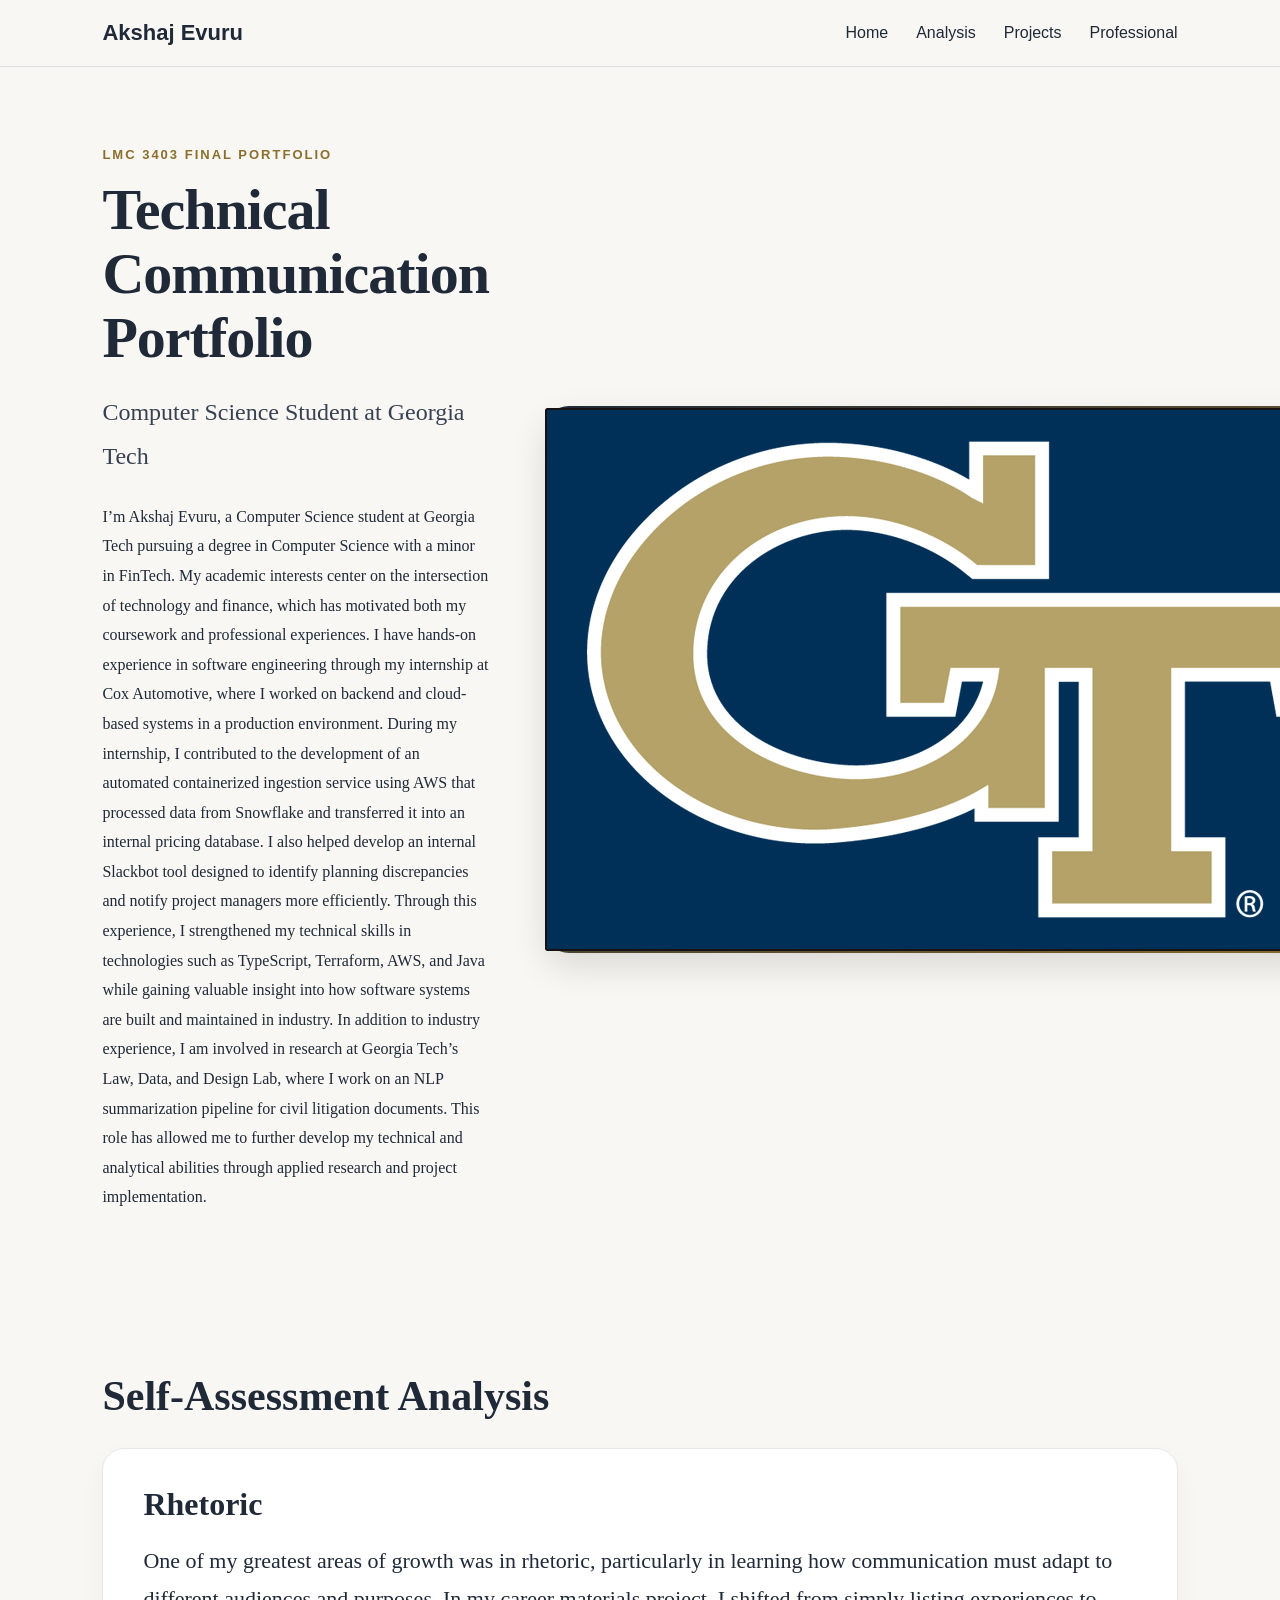
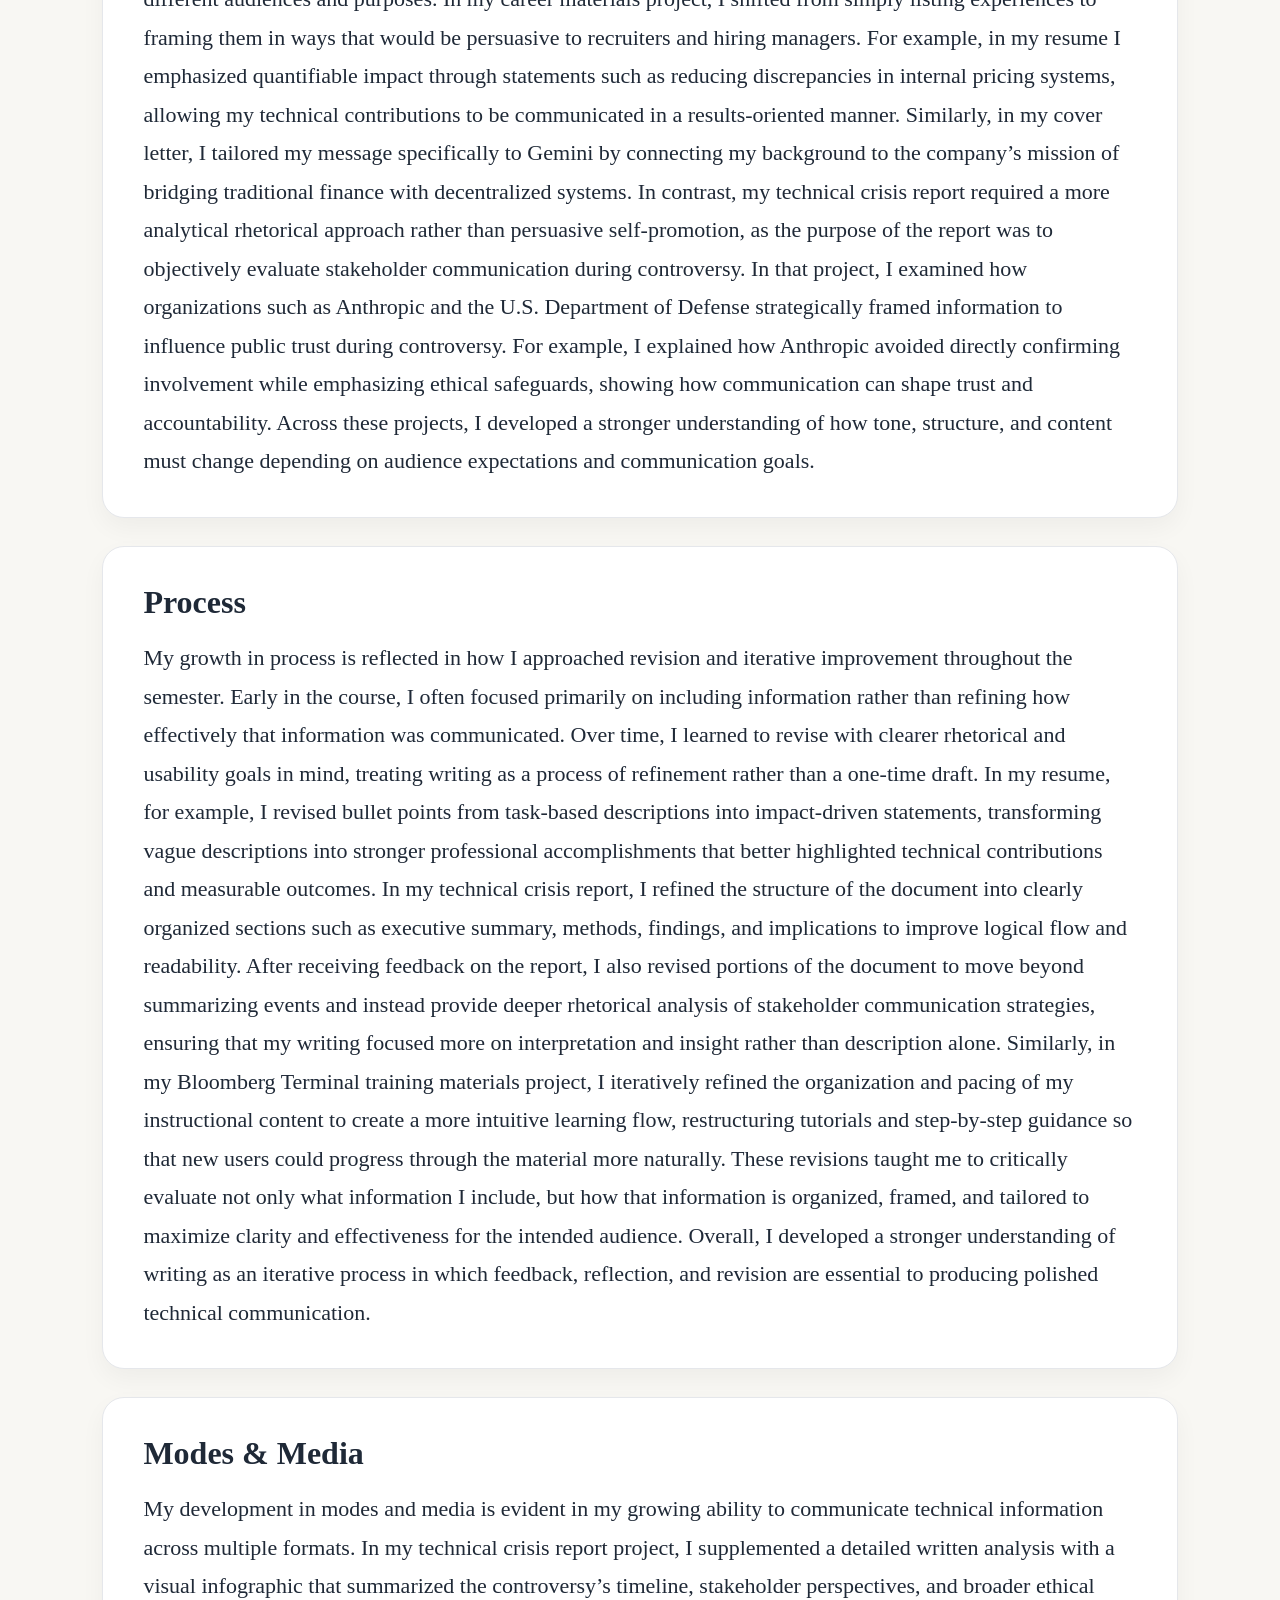
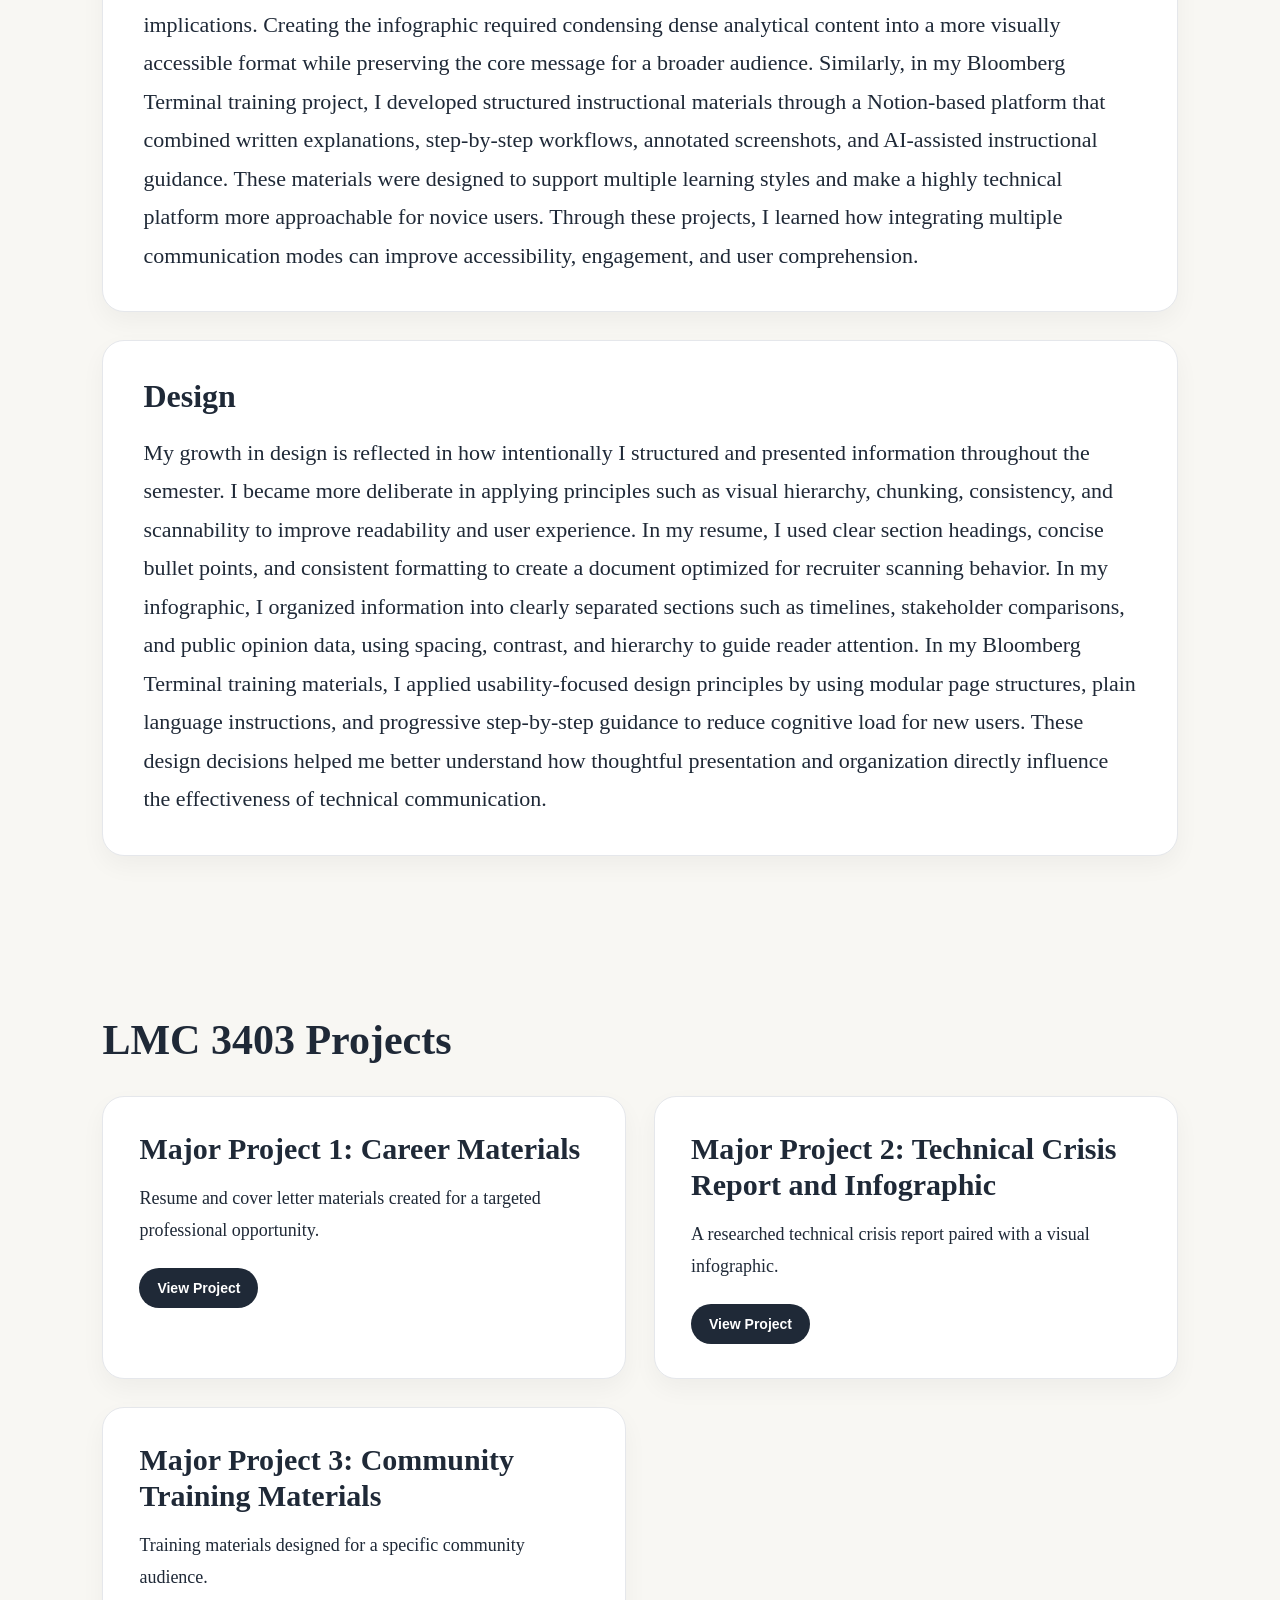
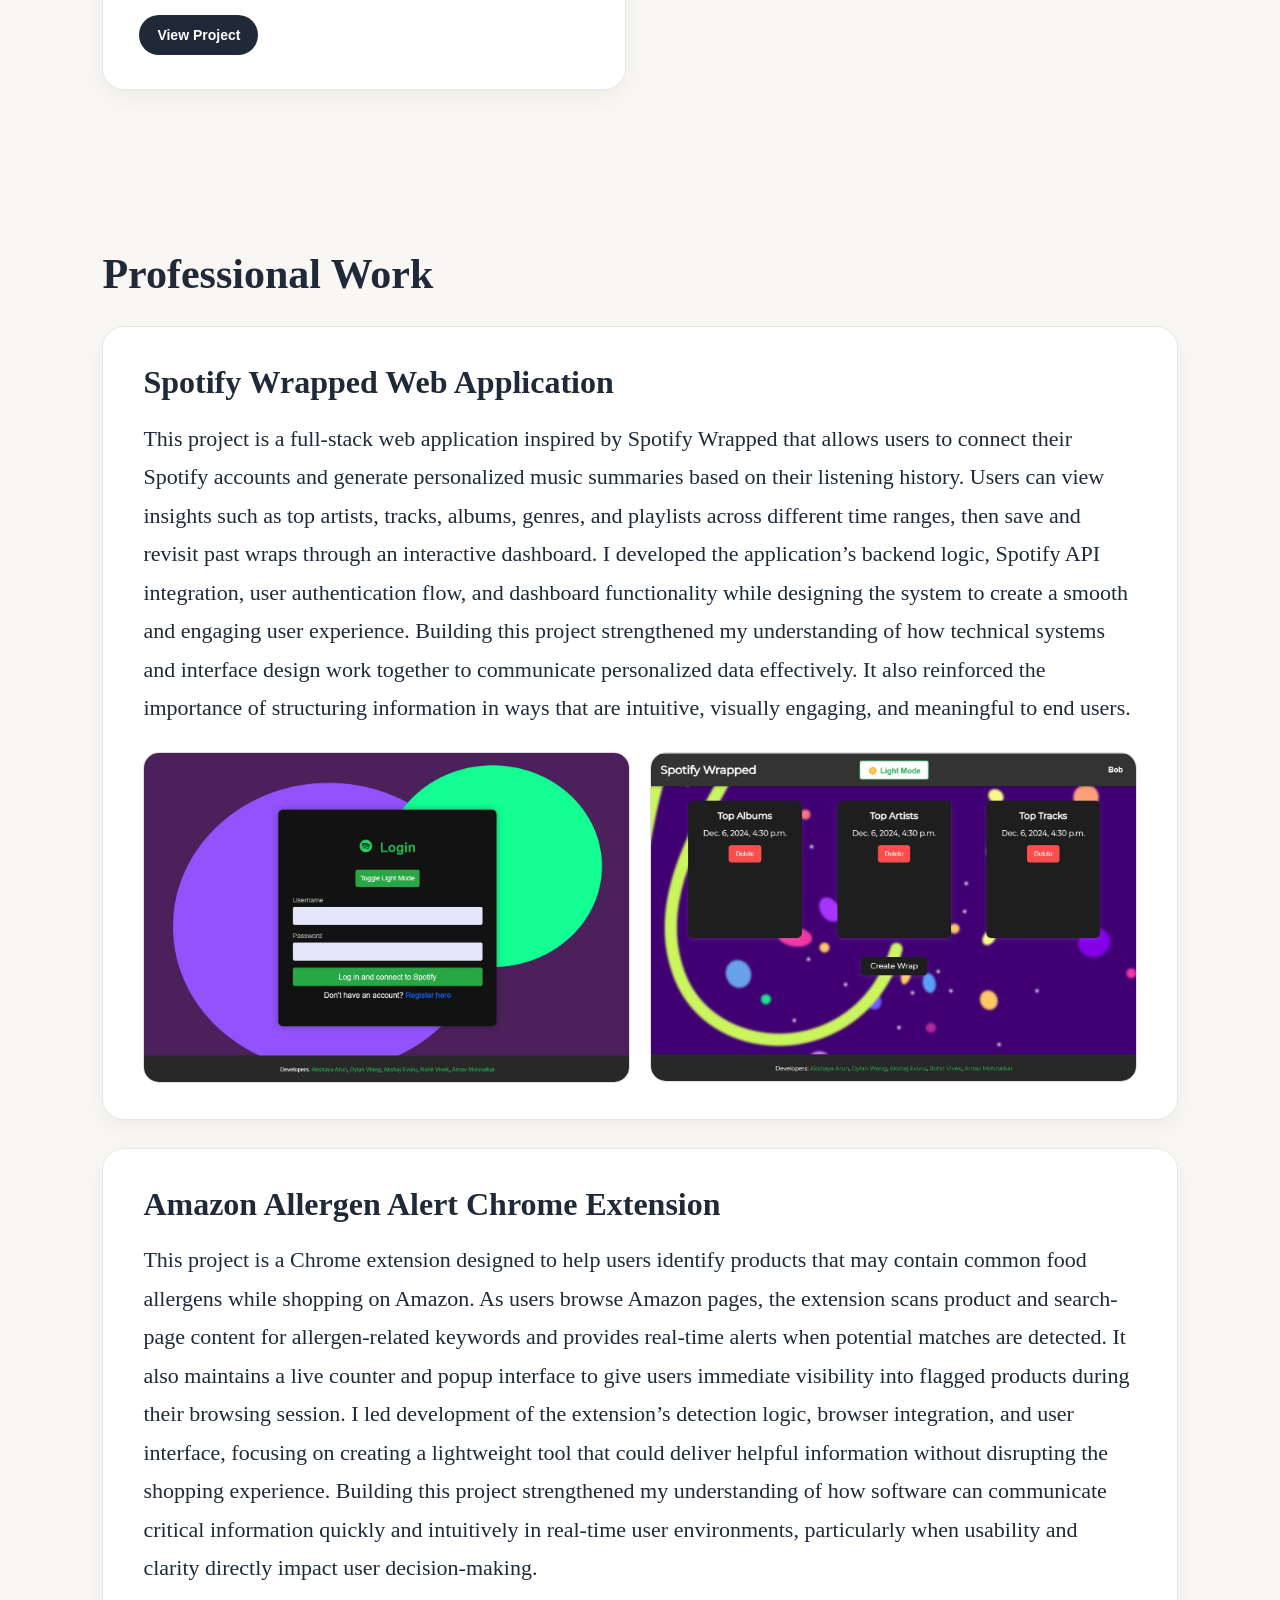
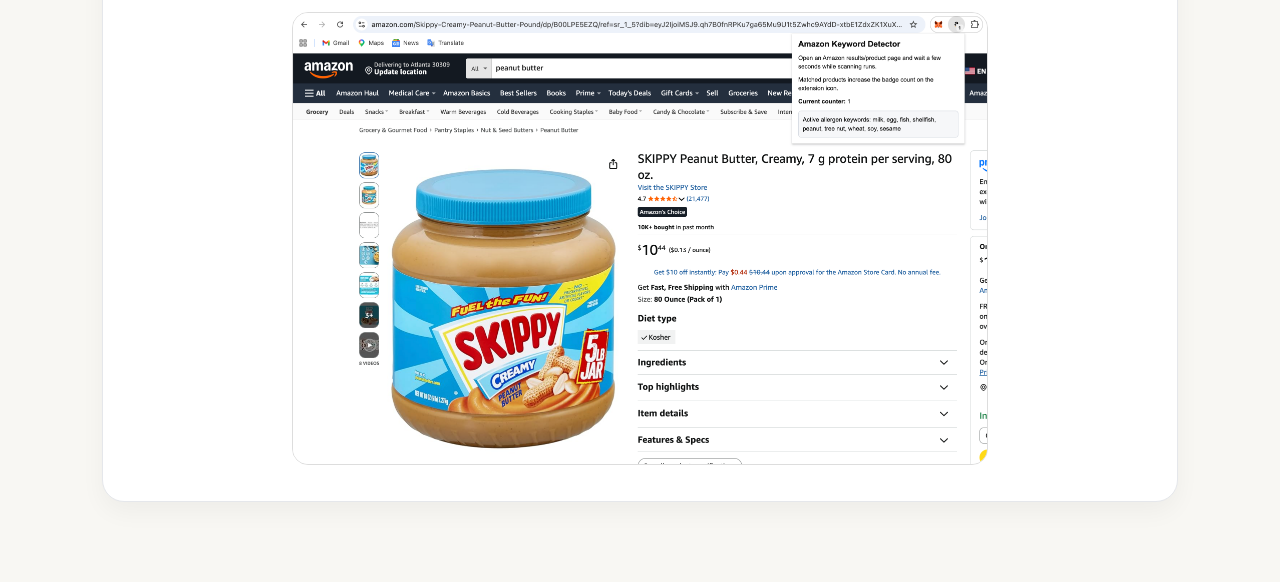
==== commit 2faa853a: "Fixed Project Title" ====
--- a/index.html
+++ b/index.html
@@ -105,7 +105,7 @@
         </div>
 
         <div class="analysis-card">
-            <h3>Second Project</h3>
+            <h3>Amazon Allergen Alert Chrome Extension</h3>
             <p>
                 This project is a Chrome extension designed to help users identify products that may contain common food allergens while shopping on Amazon. As users browse Amazon pages, the extension scans product and search-page content for allergen-related keywords and provides real-time alerts when potential matches are detected. It also maintains a live counter and popup interface to give users immediate visibility into flagged products during their browsing session. I led development of the extension’s detection logic, browser integration, and user interface, focusing on creating a lightweight tool that could deliver helpful information without disrupting the shopping experience. Building this project strengthened my understanding of how software can communicate critical information quickly and intuitively in real-time user environments, particularly when usability and clarity directly impact user decision-making.
             </p>
